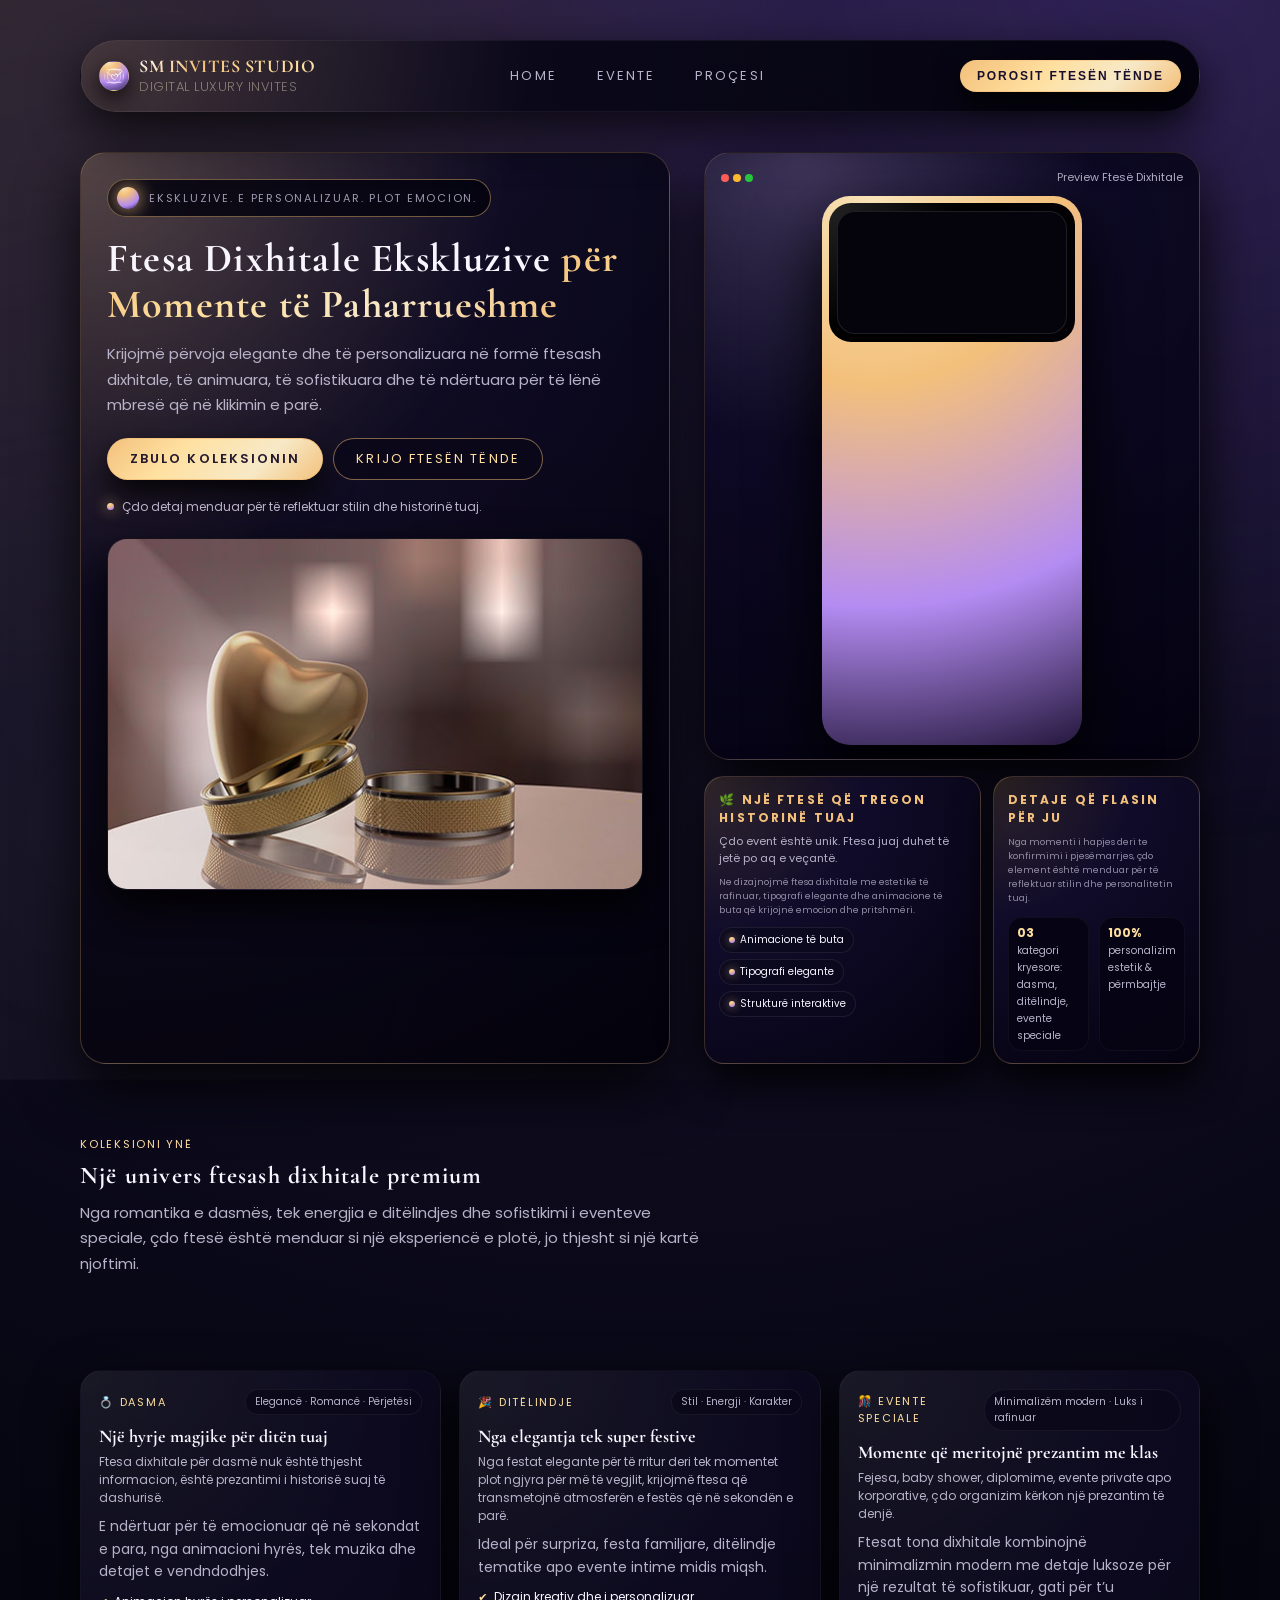
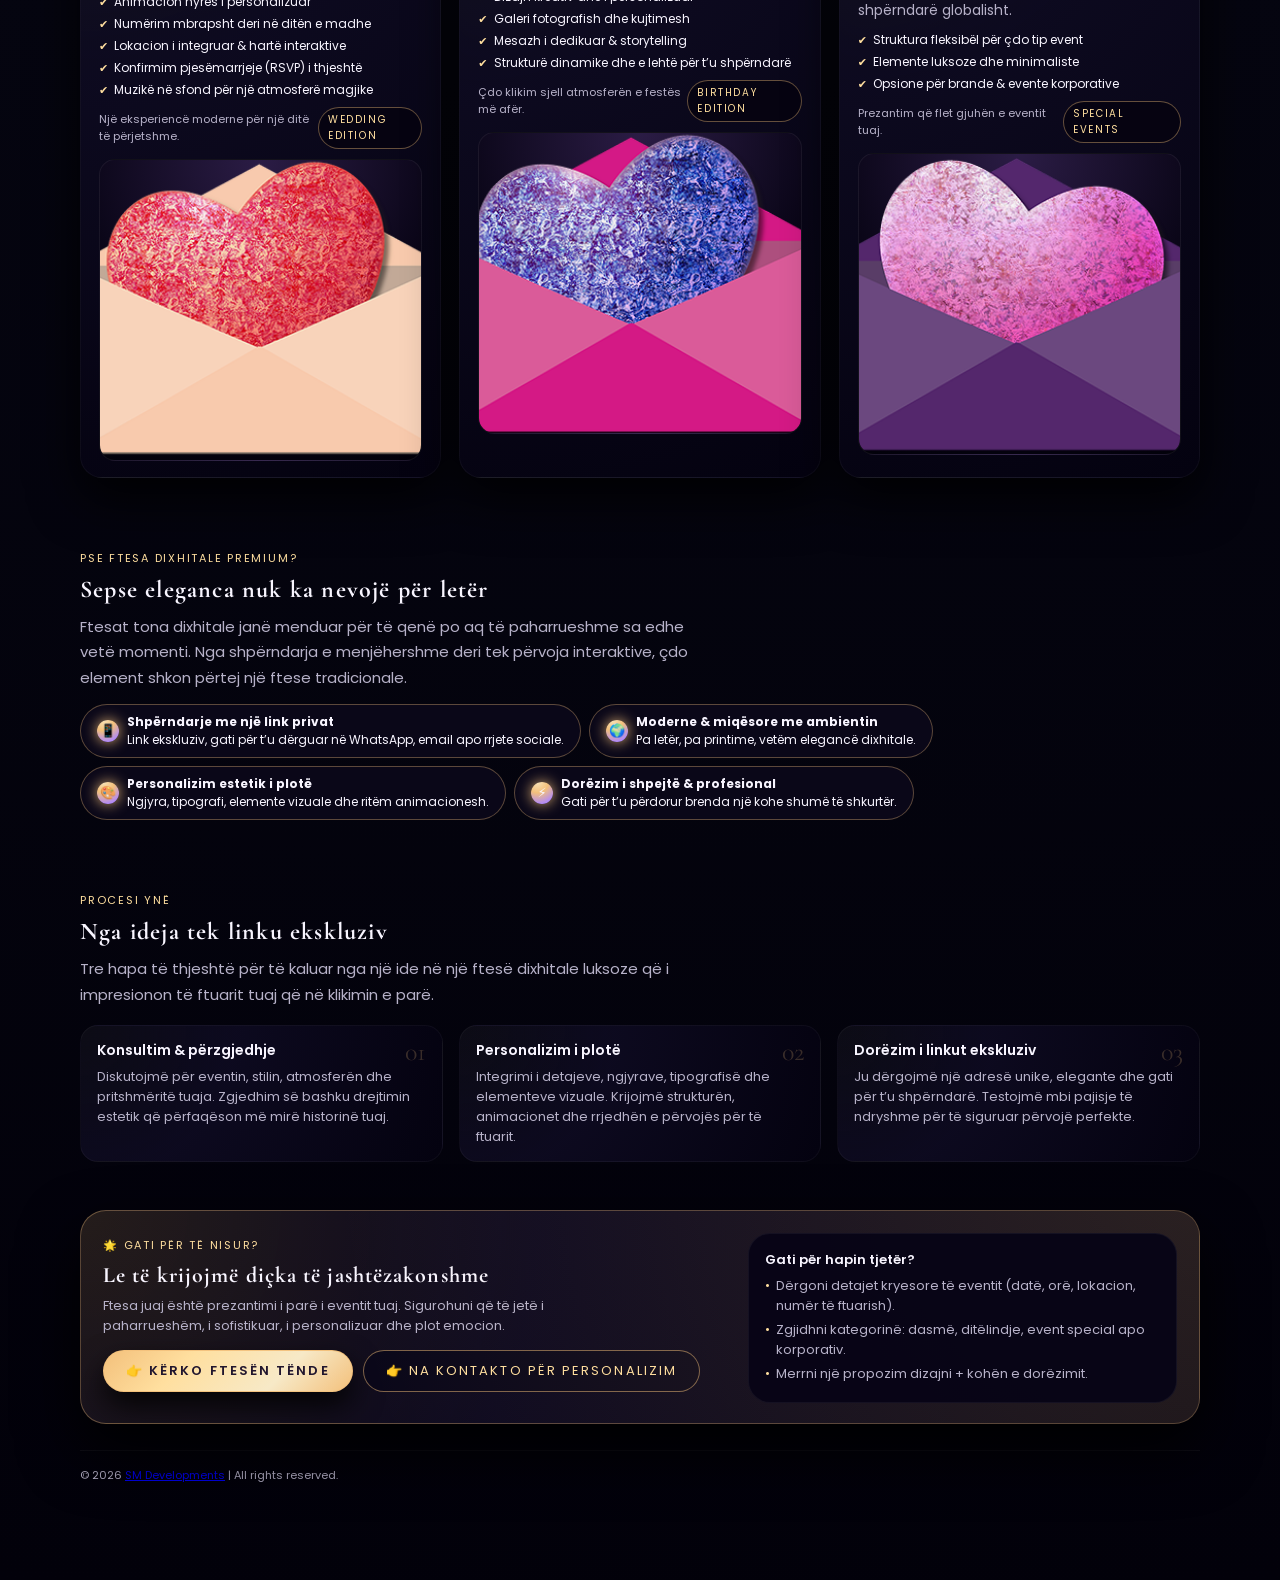
==== index.html @ 47d023ff "first commit" ====
<!DOCTYPE html>
<html lang="sq">
<head>
  <meta charset="UTF-8" />
  <title>Ftesa Dixhitale Ekskluzive për Dasma, Ditëlindje &amp; Evente | SM Invites Studio</title>
  <meta name="viewport" content="width=device-width, initial-scale=1" />
  <meta name="description" content="Ftesa dixhitale ekskluzive, elegante dhe të personalizuara për dasma, ditëlindje dhe evente speciale. Dizajn luksoz, animacione të buta dhe shpërndarje me një link privat." />
  <meta name="keywords" content="ftesa dixhitale, ftesa dixhitale dasme, ftesa online, wedding invitation digital, digital birthday invite, ftesa luksoze, Invites Studio, SM Developments" />
  <meta name="robots" content="index, follow" />
  <link rel="canonical" href="https://smdevs.al/invites" />
  <link rel="icon" type="image/png" href="assets/icon.png" />

  <!-- Open Graph / Facebook -->
  <meta property="og:type" content="website" />
  <meta property="og:title" content="Ftesa Dixhitale Ekskluzive për Momente të Paharrueshme" />
  <meta property="og:description" content="Krijojmë ftesa dixhitale luksoze dhe të personalizuara për dasma, ditëlindje dhe evente speciale, gati për t’u shpërndarë me një link." />
  <meta property="og:url" content="https://smdevs.al/invites" />
  <meta property="og:image" content="https://smdevs.al/invites/assets/wedding-ring.jpg" />

  <!-- Twitter Card -->
  <meta name="twitter:card" content="summary_large_image" />
  <meta name="twitter:title" content="Ftesa Dixhitale Ekskluzive | SM Invites Studio" />
  <meta name="twitter:description" content="Ftesa dixhitale premium për dasma, ditëlindje dhe evente speciale, me dizajn modern dhe animacione elegante." />
  <meta name="twitter:image" content="https://smdevs.al/invites/assets/wedding-ring.jpg" />
  <link rel="preconnect" href="https://fonts.googleapis.com" />
  <link rel="preconnect" href="https://fonts.gstatic.com" crossorigin />
  <link href="https://fonts.googleapis.com/css2?family=Poppins:wght@300;400;500;600&family=Cormorant+Garamond:wght@500;600&display=swap" rel="stylesheet" />
  <link rel="stylesheet" href="style.css" />

  <script type="application/ld+json">
  {
    "@context": "https://schema.org",
    "@type": "Service",
    "name": "SM Invites Studio - Ftesa Dixhitale",
    "description": "Krijim ftesash dixhitale ekskluzive dhe të personalizuara për dasma, ditëlindje dhe evente speciale.",
    "url": "https://smdevs.al/invites",
    "provider": {
      "@type": "Organization",
      "name": "SM Developments",
      "url": "https://smdevs.al",
      "logo": "https://smdevs.al/invites/assets/icon.png"
    },
    "areaServed": "AL",
    "inLanguage": "sq-AL",
    "serviceType": "Digital Invitation Design"
  }
  </script>
</head>
<body>
  <main>
    <!-- NAV -->
    <header class="nav">
      <div class="brand">
        <div class="brand-logo">
          <img src="assets/icon.png" alt="SM Invites Studio logo" class="brand-logo-image" />
        </div>
        <div>
          <div class="brand-text-main">SM INVITES STUDIO</div>
          <div class="brand-text-sub">Digital luxury invites</div>
        </div>
      </div>
      <nav class="nav-links">
        <a href="#hero">Home</a>
        <a href="#kategori">Evente</a>
        <a href="#procesi">Proçesi</a>
        <a href="#kontakt" class="nav-order">Porosit ftesën tënde</a>
      </nav>
      <button class="nav-cta" data-scroll="#kontakt">
        <span>Porosit ftesën tënde</span>
      </button>
      <button class="nav-toggle" aria-label="Hap menunë" aria-expanded="false">
        <span class="nav-toggle-line"></span>
        <span class="nav-toggle-line"></span>
      </button>
    </header>

    <!-- HERO -->
    <section class="hero-layout" id="hero">
      <div class="hero-card reveal">
        <div class="hero-tagline">
          <span>Ekskluzive. E personalizuar. Plot emocion.</span>
        </div>

        <h1 class="hero-heading">
          Ftesa Dixhitale Ekskluzive
          <span class="highlight">për Momente të Paharrueshme</span>
        </h1>

        <p class="hero-subtitle">
          Krijojmë përvoja elegante dhe të personalizuara në formë ftesash dixhitale, të animuara,
          të sofistikuara dhe të ndërtuara për të lënë mbresë që në klikimin e parë.
        </p>

        <div class="hero-cta-row">
          <a href="#koleksioni" class="btn-primary">
            <span>Zbulo koleksionin</span>
          </a>
          <a href="#kontakt" class="btn-ghost">
            <span>Krijo ftesën tënde</span>
          </a>
        </div>

        <div class="hero-note">
          <span class="hero-dot"></span>
          <span>Çdo detaj menduar për të reflektuar stilin dhe historinë tuaj.</span>
        </div>

        <div class="hero-image-wide">
          <img src="assets/wedding-ring.jpg" alt="Shembull ftesë dixhitale luksoze" />
        </div>
      </div>

      <div class="hero-showcase">
        <div class="hero-mockup reveal delay-1">
          <div class="hero-mockup-header">
            <div class="hero-mockup-dots">
              <span class="hero-mockup-dot"></span>
              <span class="hero-mockup-dot"></span>
              <span class="hero-mockup-dot"></span>
            </div>
            <span>Preview Ftesë Dixhitale</span>
          </div>

          <div class="hero-phone-frame">
            <div class="phone">
              <div class="phone-inner">
                <div class="phone-screen">
                  <!-- Vetëm video preview e ftesës, pa shtresa sipër -->
                  <video class="phone-video" src="assets/video-preview.mp4" autoplay muted loop playsinline></video>
                </div>
              </div>
            </div>
          </div>
        </div>

        <div class="hero-floating">
          <div class="floating-card reveal delay-2">
            <h3>🌿 NJË FTESË QË TREGON HISTORINË TUAJ</h3>
            <p>
              Çdo event është unik. Ftesa juaj duhet të jetë po aq e veçantë.
            </p>
            <small>
              Ne dizajnojmë ftesa dixhitale me estetikë të rafinuar, tipografi elegante dhe
              animacione të buta që krijojnë emocion dhe pritshmëri.
            </small>
            <div class="floating-pills">
              <span class="pill">
                <span class="pill-dot"></span>
                Animacione të buta
              </span>
              <span class="pill">
                <span class="pill-dot"></span>
                Tipografi elegante
              </span>
              <span class="pill">
                <span class="pill-dot"></span>
                Strukturë interaktive
              </span>
            </div>
          </div>

          <div class="floating-card reveal delay-3">
            <h3>Detaje që flasin për ju</h3>
            <small>
              Nga momenti i hapjes deri te konfirmimi i pjesëmarrjes, çdo element është menduar
              për të reflektuar stilin dhe personalitetin tuaj.
            </small>
            <div class="metrics-row">
              <div class="metric">
                <strong>03</strong>
                <span>kategori kryesore: dasma, ditëlindje, evente speciale</span>
              </div>
              <div class="metric">
                <strong>100%</strong>
                <span>personalizim estetik &amp; përmbajtje</span>
              </div>
            </div>
          </div>
        </div>
      </div>
    </section>

    <!-- KOLEKSIONI / PERGJITHSHME -->
    <section id="koleksioni" class="reveal">
      <div class="section-label">Koleksioni ynë</div>
      <h2 class="section-title">Një univers ftesash dixhitale premium</h2>
      <p class="section-intro">
        Nga romantika e dasmës, tek energjia e ditëlindjes dhe sofistikimi i eventeve speciale,
        çdo ftesë është menduar si një eksperiencë e plotë, jo thjesht si një kartë njoftimi.
      </p>
    </section>

    <!-- DASMA / DITELINDJE / EVENTE -->
    <section id="kategori" class="reveal">
      <div class="grid-3">
        <!-- DASMA -->
        <article class="card reveal delay-1" id="dasma">
          <div class="card-header">
            <span class="card-label">💍 Dasma</span>
            <span class="card-tag">Elegancë · Romancë · Përjetësi</span>
          </div>
          <h3 class="card-title">Një hyrje magjike për ditën tuaj</h3>
          <p class="card-subtitle">
            Ftesa dixhitale për dasmë nuk është thjesht informacion, është prezantimi i historisë suaj të dashurisë.
          </p>
          <p class="card-body">
            E ndërtuar për të emocionuar që në sekondat e para, nga animacioni hyrës, tek muzika dhe
            detajet e vendndodhjes.
          </p>
          <ul class="card-list">
            <li>Animacion hyrës i personalizuar</li>
            <li>Numërim mbrapsht deri në ditën e madhe</li>
            <li>Lokacion i integruar &amp; hartë interaktive</li>
            <li>Konfirmim pjesëmarrjeje (RSVP) i thjeshtë</li>
            <li>Muzikë në sfond për një atmosferë magjike</li>
          </ul>
          <div class="card-footer">
            <span>Një eksperiencë moderne për një ditë të përjetshme.</span>
            <span class="card-badge">Wedding Edition</span>
          </div>
          <div class="card-image">
            <!-- Zëvendëso me imazh dasme -->
            <img src="assets/love1.png" alt="Ftesë dixhitale dasme" />
          </div>
        </article>

        <!-- DITELINDJE -->
        <article class="card reveal delay-2" id="ditelindje">
          <div class="card-header">
            <span class="card-label">🎉 Ditëlindje</span>
            <span class="card-tag">Stil · Energji · Karakter</span>
          </div>
          <h3 class="card-title">Nga elegantja tek super festive</h3>
          <p class="card-subtitle">
            Nga festat elegante për të rritur deri tek momentet plot ngjyra për më të vegjlit,
            krijojmë ftesa që transmetojnë atmosferën e festës që në sekondën e parë.
          </p>
          <p class="card-body">
            Ideal për surpriza, festa familjare, ditëlindje tematike apo evente intime midis miqsh.
          </p>
          <ul class="card-list">
            <li>Dizajn kreativ dhe i personalizuar</li>
            <li>Galeri fotografish dhe kujtimesh</li>
            <li>Mesazh i dedikuar &amp; storytelling</li>
            <li>Strukturë dinamike dhe e lehtë për t’u shpërndarë</li>
          </ul>
          <div class="card-footer">
            <span>Çdo klikim sjell atmosferën e festës më afër.</span>
            <span class="card-badge">Birthday Edition</span>
          </div>
          <div class="card-image">
            <!-- Zëvendëso me imazh ditëlindjeje -->
            <img src="assets/birthday1.png" alt="Ftesë dixhitale ditëlindjeje" />
          </div>
        </article>

        <!-- EVENTE SPECIALE -->
        <article class="card reveal delay-3" id="evente">
          <div class="card-header">
            <span class="card-label">🎊 Evente speciale</span>
            <span class="card-tag">Minimalizëm modern · Luks i rafinuar</span>
          </div>
          <h3 class="card-title">Momente që meritojnë prezantim me klas</h3>
          <p class="card-subtitle">
            Fejesa, baby shower, diplomime, evente private apo korporative, çdo organizim kërkon një prezantim të denjë.
          </p>
          <p class="card-body">
            Ftesat tona dixhitale kombinojnë minimalizmin modern me detaje luksoze për një rezultat të sofistikuar,
            gati për t’u shpërndarë globalisht.
          </p>
          <ul class="card-list">
            <li>Struktura fleksibël për çdo tip event</li>
            <li>Elemente luksoze dhe minimaliste</li>
            <li>Opsione për brande &amp; evente korporative</li>
          </ul>
          <div class="card-footer">
            <span>Prezantim që flet gjuhën e eventit tuaj.</span>
            <span class="card-badge">Special Events</span>
          </div>
          <div class="card-image">
            <!-- Zëvendëso me imazh eventi -->
            <img src="assets/events1.png" alt="Ftesë dixhitale eventesh speciale" />
          </div>
        </article>
      </div>
    </section>

    <!-- PSE FTESA DIXHITALE PREMIUM -->
    <section class="reveal">
      <div class="section-label">Pse ftesa dixhitale premium?</div>
      <h2 class="section-title">Sepse eleganca nuk ka nevojë për letër</h2>
        <p class="section-intro">
          Ftesat tona dixhitale janë menduar për të qenë po aq të paharrueshme sa edhe vetë momenti.
          Nga shpërndarja e menjëhershme deri tek përvoja interaktive, çdo element shkon përtej një ftese tradicionale.
        </p>

      <div class="pill-row">
        <div class="pill-large">
          <div class="pill-large-icon">📱</div>
          <div>
            <strong>Shpërndarje me një link privat</strong><br />
            Link ekskluziv, gati për t’u dërguar në WhatsApp, email apo rrjete sociale.
          </div>
        </div>
        <div class="pill-large">
          <div class="pill-large-icon">🌍</div>
          <div>
            <strong>Moderne &amp; miqësore me ambientin</strong><br />
            Pa letër, pa printime, vetëm elegancë dixhitale.
          </div>
        </div>
        <div class="pill-large">
          <div class="pill-large-icon">🎨</div>
          <div>
            <strong>Personalizim estetik i plotë</strong><br />
            Ngjyra, tipografi, elemente vizuale dhe ritëm animacionesh.
          </div>
        </div>
        <div class="pill-large">
          <div class="pill-large-icon">⚡</div>
          <div>
            <strong>Dorëzim i shpejtë &amp; profesional</strong><br />
            Gati për t’u përdorur brenda një kohe shumë të shkurtër.
          </div>
        </div>
      </div>
    </section>

    <!-- PROCESI -->
    <section id="procesi" class="reveal">
      <div class="section-label">Procesi ynë</div>
      <h2 class="section-title">Nga ideja tek linku ekskluziv</h2>
        <p class="section-intro">
          Tre hapa të thjeshtë për të kaluar nga një ide në një ftesë dixhitale luksoze që i impresionon të ftuarit tuaj
          që në klikimin e parë.
        </p>

      <div class="steps">
        <div class="step">
          <div class="step-number">01</div>
          <div class="step-title">Konsultim &amp; përzgjedhje</div>
          <p>
            Diskutojmë për eventin, stilin, atmosferën dhe pritshmëritë tuaja. Zgjedhim së bashku drejtimin
            estetik që përfaqëson më mirë historinë tuaj.
          </p>
        </div>

        <div class="step">
          <div class="step-number">02</div>
          <div class="step-title">Personalizim i plotë</div>
          <p>
            Integrimi i detajeve, ngjyrave, tipografisë dhe elementeve vizuale. Krijojmë strukturën, animacionet
            dhe rrjedhën e përvojës për të ftuarit.
          </p>
        </div>

        <div class="step">
          <div class="step-number">03</div>
          <div class="step-title">Dorëzim i linkut ekskluziv</div>
          <p>
            Ju dërgojmë një adresë unike, elegante dhe gati për t’u shpërndarë. Testojmë mbi pajisje të ndryshme
            për të siguruar përvojë perfekte.
          </p>
        </div>
      </div>
    </section>

    <!-- FINAL CTA -->
    <section id="kontakt" class="cta-final reveal">
      <div>
        <div class="cta-eyebrow">🌟 Gati për të nisur?</div>
        <h2 class="cta-title">Le të krijojmë diçka të jashtëzakonshme</h2>
        <p class="cta-text">
          Ftesa juaj është prezantimi i parë i eventit tuaj. Sigurohuni që të jetë i paharrueshëm,
          i sofistikuar, i personalizuar dhe plot emocion.
        </p>

        <div class="cta-buttons">
          <a class="btn-primary" id="cta-request" href="tel:+355693162052">
            👉 Kërko ftesën tënde
          </a>
          <a class="btn-ghost" id="cta-contact" href="mailto:info@smdevs.al">
            👉 Na kontakto për personalizim
          </a>
        </div>

        <p class="cta-note"></p>
      </div>

      <aside class="cta-badge">
        <div class="cta-badge-title">Gati për hapin tjetër?</div>
        <ul class="cta-badge-points">
          <li>Dërgoni detajet kryesore të eventit (datë, orë, lokacion, numër të ftuarish).</li>
          <li>Zgjidhni kategorinë: dasmë, ditëlindje, event special apo korporativ.</li>
          <li>Merrni një propozim dizajni + kohën e dorëzimit.</li>
        </ul>
      </aside>
    </section>

    <footer>
      <span>© <span id="year"></span> <a href="https://smdevs.al" target="_blank" rel="noopener noreferrer">SM Developments</a> | All rights reserved.</span>
    </footer>
  </main>

  <script src="script.js"></script>
</body>
</html>
---- style.css ----
:root {
  --bg-dark: #050510;
  --bg-darker: #02010a;
  --accent: #f3c07b;
  --accent-soft: rgba(243, 192, 123, 0.15);
  --accent-strong: #ffdf9f;
  --text-main: #f8f5ff;
  --text-muted: #b7b2c9;
  --card-bg: rgba(14, 11, 30, 0.88);
  --border-soft: rgba(255, 255, 255, 0.05);
  --shadow-soft: 0 24px 60px rgba(0, 0, 0, 0.85);
  --radius-xl: 26px;
  --radius-full: 999px;
  --blur-glass: 22px;
  --transition-fast: 180ms ease-out;
  --transition-med: 260ms ease;
  --font-display: "Cormorant Garamond", "Times New Roman", serif;
  --font-body: "Poppins", system-ui, -apple-system, BlinkMacSystemFont, "Segoe UI", sans-serif;
}

* {
  box-sizing: border-box;
  margin: 0;
  padding: 0;
}

body {
  font-family: var(--font-body);
  background: radial-gradient(circle at top, #1d1636 0, #050510 52%, #02010a 100%);
  color: var(--text-main);
  -webkit-font-smoothing: antialiased;
  font-size: 16px;
  min-height: 100vh;
  overflow-x: hidden;
}

body::before {
  content: "";
  position: fixed;
  inset: -20%;
  background:
    radial-gradient(circle at 10% 0%, rgba(243, 192, 123, 0.18) 0, transparent 45%),
    radial-gradient(circle at 80% 10%, rgba(156, 108, 255, 0.23) 0, transparent 50%),
    radial-gradient(circle at 20% 80%, rgba(255, 255, 255, 0.06) 0, transparent 52%);
  opacity: 0.9;
  z-index: -2;
  filter: blur(1px);
}

body::after {
  content: "";
  position: fixed;
  inset: 0;
  background-image: radial-gradient(circle at 0 0, rgba(255, 255, 255, 0.1) 0, transparent 60%);
  opacity: 0.18;
  mix-blend-mode: soft-light;
  pointer-events: none;
  z-index: -1;
}

main {
  width: 100%;
  max-width: none;
  margin: 0;
  padding: 28px 40px 88px;
}

@media (min-width: 900px) {
  main {
    padding: 40px 80px 96px;
  }
}

/* NAVBAR */
.nav {
  display: flex;
  align-items: center;
  justify-content: space-between;
  gap: 16px;
  padding: 14px 18px;
  border-radius: 999px;
  border: 1px solid var(--border-soft);
  background: radial-gradient(circle at top left, rgba(243, 192, 123, 0.12) 0, rgba(10, 8, 24, 0.96) 40%, rgba(4, 3, 14, 0.98) 100%);
  backdrop-filter: blur(20px);
  box-shadow: 0 18px 50px rgba(0, 0, 0, 0.75);
  position: sticky;
  top: 16px;
  z-index: 40;
}

.brand {
  display: flex;
  align-items: center;
  gap: 10px;
}

.brand-logo {
  width: 30px;
  height: 30px;
  border-radius: 999px;
  border: 1px solid rgba(255, 255, 255, 0.1);
  background: radial-gradient(circle at 30% 0, #f8e3b8 0, #f3c07b 24%, #b48cf2 60%, #281a4c 100%);
  box-shadow: 0 8px 22px rgba(0, 0, 0, 0.8);
  position: relative;
  overflow: hidden;
}

.brand-logo-image {
  width: 70%;
  height: 70%;
  object-fit: contain;
  display: block;
  margin: 15% auto 0 auto;
  border-radius: 999px;
  position: relative;
  z-index: 1;
}

.brand-logo::after {
  content: "";
  position: absolute;
  inset: 22% 24%;
  border-radius: inherit;
  border: 1px solid rgba(255, 255, 255, 0.45);
  opacity: 0.9;
}

.brand-text-main {
  font-family: var(--font-display);
  font-size: 18px;
  font-weight: 800;
  letter-spacing: 0.03em;
  text-transform: uppercase;
  white-space: nowrap;
  background: linear-gradient(135deg, #ffffff 0, #f3c07b 35%, #ffdf9f 70%);
  -webkit-background-clip: text;
  color: transparent;
}

.brand-text-sub {
  font-size: 13px;
  font-weight: 300;
  color: rgba(247, 233, 199, 0.45);
  text-transform: uppercase;
  letter-spacing: 0.04em;
}

.nav-links {
  display: flex;
  align-items: center;
  gap: 14px;
  font-size: 13px;
  text-transform: uppercase;
  letter-spacing: 0.16em;
}

.nav-links .nav-order {
  display: none;
}

.nav-links a {
  color: var(--text-muted);
  text-decoration: none;
  padding: 6px 12px;
  border-radius: 999px;
  border: 1px solid transparent;
  transition: color var(--transition-fast), border-color var(--transition-fast), background var(--transition-fast), transform 140ms ease-out;
  cursor: pointer;
}

.nav-links a:hover {
  color: var(--text-main);
  border-color: rgba(243, 192, 123, 0.4);
  background: rgba(255, 255, 255, 0.02);
  transform: translateY(-1px);
}

.nav-cta {
  padding: 8px 16px;
  border-radius: 999px;
  border: 1px solid rgba(243, 192, 123, 0.54);
  background: linear-gradient(135deg, #f3c07b 0, #ffdf9f 38%, #f7e9c7 70%, #f3c07b 100%);
  color: #1a102e;
  font-size: 12px;
  font-weight: 600;
  letter-spacing: 0.16em;
  text-transform: uppercase;
  box-shadow: 0 12px 28px rgba(0, 0, 0, 0.85);
  position: relative;
  overflow: hidden;
}

.nav-cta span {
  position: relative;
  z-index: 1;
}

.nav-cta::after {
  content: "";
  position: absolute;
  inset: -40%;
  background: radial-gradient(circle at 0 0, rgba(255, 255, 255, 0.72) 0, transparent 60%);
  opacity: 0;
  transition: opacity 260ms ease-out;
}

.nav-cta:hover::after {
  opacity: 1;
}

.nav-toggle {
  display: none;
  width: 32px;
  height: 32px;
  border-radius: 999px;
  border: 1px solid rgba(255, 255, 255, 0.14);
  background: rgba(7, 4, 18, 0.95);
  display: none;
  align-items: center;
  justify-content: center;
  gap: 4px;
  flex-direction: column;
  cursor: pointer;
  padding: 0;
}

.nav-toggle-line {
  width: 16px;
  height: 2px;
  border-radius: 999px;
  background: rgba(255, 255, 255, 0.8);
}

@media (max-width: 768px) {
  .nav {
    padding-inline: 14px;
  }

  .brand-text-main {
    font-size: 14px;
    letter-spacing: 0.18em;
  }

  .brand-text-sub {
    font-size: 11px;
  }

  .nav-cta {
    display: none;
  }

  .nav-toggle {
    display: inline-flex;
  }

  .nav-links {
    position: absolute;
    right: 18px;
    top: calc(100% + 10px);
    flex-direction: column;
    align-items: flex-start;
    gap: 8px;
    padding: 10px 12px;
    border-radius: 16px;
    background: rgba(7, 4, 18, 0.97);
    border: 1px solid rgba(255, 255, 255, 0.08);
    box-shadow: 0 16px 40px rgba(0, 0, 0, 0.85);
    display: none;
    z-index: 50;
  }

  .nav-links .nav-order {
    display: block;
  }

  .nav.nav-open .nav-links {
    display: flex;
  }
}

/* LAYOUT */
.hero-layout {
  display: grid;
  grid-template-columns: minmax(0, 1.25fr) minmax(0, 1.05fr);
  gap: 34px;
  align-items: stretch;
  margin-top: 32px;
}

@media (max-width: 900px) {
  .hero-layout {
    grid-template-columns: minmax(0, 1fr);
  }
}

/* HERO LEFT */
.hero-card {
  border-radius: var(--radius-xl);
  padding: 26px 26px 26px;
  background: radial-gradient(circle at top left, rgba(243, 192, 123, 0.16) 0, rgba(13, 10, 32, 0.96) 40%, rgba(3, 2, 12, 0.98) 100%);
  border: 1px solid rgba(243, 192, 123, 0.26);
  box-shadow: var(--shadow-soft);
  backdrop-filter: blur(var(--blur-glass));
  position: relative;
  overflow: hidden;
  isolation: isolate;
}

.hero-card::before {
  content: "";
  position: absolute;
  inset: -40%;
  background:
    radial-gradient(circle at 30% 0%, rgba(255, 255, 255, 0.08) 0, transparent 50%),
    radial-gradient(circle at 0% 70%, rgba(243, 192, 123, 0.16) 0, transparent 55%);
  mix-blend-mode: soft-light;
  opacity: 0.85;
  pointer-events: none;
}

.hero-tagline {
  display: inline-flex;
  align-items: center;
  gap: 10px;
  padding: 7px 13px 7px 9px;
  border-radius: 999px;
  background: rgba(5, 4, 16, 0.86);
  border: 1px solid rgba(243, 192, 123, 0.45);
  color: var(--text-muted);
  font-size: 11px;
  letter-spacing: 0.16em;
  text-transform: uppercase;
  position: relative;
  overflow: hidden;
}

.hero-tagline::before {
  content: "";
  width: 22px;
  height: 22px;
  border-radius: 999px;
  background: radial-gradient(circle at 30% 0, #f8e3b8 0, #f3c07b 30%, #b48cf2 70%, #281a4c 100%);
  flex-shrink: 0;
  box-shadow: 0 0 18px rgba(243, 192, 123, 0.9);
}

.hero-tagline span {
  opacity: 0.86;
}

.hero-heading {
  margin-top: 18px;
  font-family: var(--font-display);
  font-size: clamp(32px, 4vw, 40px);
  line-height: 1.15;
  letter-spacing: 0.03em;
}

.hero-heading span.highlight {
  background: linear-gradient(135deg, #f3c07b 0, #ffdf9f 32%, #f7e9c7 65%, #f3c07b 100%);
  -webkit-background-clip: text;
  color: transparent;
  position: relative;
  white-space: normal;
}

.hero-subtitle {
  margin-top: 14px;
  font-size: 15px;
  line-height: 1.7;
  color: var(--text-muted);
  max-width: 520px;
}

.hero-cta-row {
  display: flex;
  flex-wrap: wrap;
  gap: 10px;
  margin-top: 20px;
  align-items: center;
}

.btn-primary,
.btn-ghost {
  border-radius: var(--radius-full);
  padding: 10px 22px;
  font-size: 13px;
  letter-spacing: 0.16em;
  text-transform: uppercase;
  border: 1px solid transparent;
  cursor: pointer;
  display: inline-flex;
  align-items: center;
  gap: 8px;
  transition: transform 140ms ease-out, box-shadow var(--transition-fast), background var(--transition-fast), border-color var(--transition-fast), color var(--transition-fast);
  text-decoration: none;
}

.btn-primary {
  background: linear-gradient(135deg, #f3c07b 0, #ffdf9f 32%, #f7e9c7 70%, #f3c07b 100%);
  color: #21162e;
  box-shadow: 0 14px 30px rgba(0, 0, 0, 0.85);
  border-color: rgba(243, 192, 123, 0.9);
  font-weight: 600;
}

.btn-primary:hover {
  transform: translateY(-1px);
  box-shadow: 0 18px 40px rgba(0, 0, 0, 0.95);
}

.btn-ghost {
  color: var(--accent-strong);
  border-color: rgba(243, 192, 123, 0.5);
  background: rgba(11, 8, 26, 0.96);
}

.btn-ghost:hover {
  background: rgba(18, 13, 40, 0.98);
  transform: translateY(-1px);
}

.hero-note {
  margin-top: 18px;
  font-size: 12px;
  color: var(--text-muted);
  display: flex;
  align-items: center;
  gap: 8px;
}

.hero-dot {
  width: 7px;
  height: 7px;
  border-radius: 999px;
  background: radial-gradient(circle at 30% 0, #f8e3b8 0, #f3c07b 40%, #b48cf2 80%);
  box-shadow: 0 0 14px rgba(243, 192, 123, 0.85);
  flex-shrink: 0;
}

.hero-stats {
  margin-top: 26px;
  display: grid;
  grid-template-columns: repeat(3, minmax(0, 1fr));
  gap: 18px;
}

.hero-stat {
  font-size: 12px;
  color: var(--text-muted);
}

.hero-stat strong {
  display: block;
  font-family: var(--font-display);
  font-size: 18px;
  color: var(--accent-strong);
  margin-bottom: 2px;
}

.hero-stat span {
  font-size: 11px;
}

.hero-image-wide {
  margin-top: 22px;
  border-radius: 20px;
  overflow: hidden;
  border: 1px solid rgba(255, 255, 255, 0.06);
  background: radial-gradient(circle at top, #2b1c45 0, #090516 55%, #02010a 100%);
  box-shadow: 0 18px 40px rgba(0, 0, 0, 0.9);
}

.hero-image-wide img {
  width: 100%;
  height: 350px;
  object-fit: cover;
  display: block;
  transform: scale(1.02);
}

/* HERO RIGHT - SHOWCASE */
.hero-showcase {
  position: relative;
  display: flex;
  flex-direction: column;
  gap: 16px;
}

.hero-mockup {
  border-radius: var(--radius-xl);
  background: radial-gradient(circle at 20% 0, rgba(255, 255, 255, 0.12) 0, rgba(13, 9, 36, 0.96) 40%, rgba(4, 2, 16, 0.98) 100%);
  border: 1px solid rgba(243, 192, 123, 0.16);
  padding: 16px 16px 14px;
  overflow: hidden;
  box-shadow: 0 26px 60px rgba(0, 0, 0, 0.95);
  position: relative;
  isolation: isolate;
}

.hero-mockup-header {
  display: flex;
  align-items: center;
  justify-content: space-between;
  margin-bottom: 10px;
  font-size: 11px;
  color: var(--text-muted);
}

.hero-mockup-dots {
  display: flex;
  gap: 4px;
}

.hero-mockup-dot {
  width: 8px;
  height: 8px;
  border-radius: 999px;
  background: rgba(255, 255, 255, 0.1);
}

.hero-mockup-dot:nth-child(1) { background: #ff5f57; }
.hero-mockup-dot:nth-child(2) { background: #febc2e; }
.hero-mockup-dot:nth-child(3) { background: #28c840; }

.hero-phone-frame {
  position: relative;
  margin-top: 4px;
  display: flex;
  justify-content: center;
}

.phone {
  width: min(260px, 80vw);
  aspect-ratio: 9 / 19;
  border-radius: 28px;
  padding: 7px;
  background: radial-gradient(circle at 20% 0, #f8e3b8 0, #f3c07b 32%, #b48cf2 70%, #24173c 100%);
  position: relative;
  box-shadow: 0 30px 70px rgba(0, 0, 0, 1);
}

.phone-inner {
  position: relative;
  inset: 0;
  border-radius: 22px;
  padding: 8px;
  background: radial-gradient(circle at 0 0, #222 0, #000 45%, #040206 100%);
  overflow: hidden;
}

.phone-screen {
  position: relative;
  width: 100%;
  height: 100%;
  border-radius: 18px;
  overflow: hidden;
  border: 1px solid rgba(255, 255, 255, 0.1);
  background: #05030b;
}

.phone-screen img,
.phone-screen video {
  width: 100%;
  height: 100%;
  object-fit: cover;
  opacity: 0.95;
  transform: scale(1.02);
}

.phone-overlay {
  position: absolute;
  inset: 0;
  background: linear-gradient(to top, rgba(3, 1, 8, 0.92) 4%, transparent 40%, transparent 70%, rgba(0, 0, 0, 0.6) 100%);
  display: flex;
  flex-direction: column;
  justify-content: space-between;
  padding: 12px 12px 14px;
}

.phone-badge {
  align-self: flex-start;
  padding: 4px 9px;
  border-radius: 999px;
  font-size: 9px;
  letter-spacing: 0.16em;
  text-transform: uppercase;
  background: rgba(0, 0, 0, 0.64);
  color: #f3c07b;
  border: 1px solid rgba(243, 192, 123, 0.6);
}

.phone-title {
  font-family: var(--font-display);
  font-size: 16px;
  letter-spacing: 0.12em;
  text-transform: uppercase;
  text-align: center;
  line-height: 1.6;
  margin-top: auto;
}

.phone-title span {
  display: block;
}

.phone-title span.sub {
  font-size: 11px;
  letter-spacing: 0.28em;
  color: #f8e3b8;
  opacity: 0.9;
}

.phone-footer {
  display: flex;
  align-items: center;
  justify-content: space-between;
  font-size: 9px;
  text-transform: uppercase;
  letter-spacing: 0.15em;
  color: rgba(255, 255, 255, 0.8);
}

.phone-countdown {
  display: inline-flex;
  gap: 5px;
  align-items: center;
  padding: 4px 7px;
  border-radius: 999px;
  background: rgba(0, 0, 0, 0.7);
}

.phone-countdown strong {
  color: #f3c07b;
}

.hero-floating {
  display: grid;
  grid-template-columns: minmax(0, 1.2fr) minmax(0, 0.9fr);
  gap: 12px;
}

@media (max-width: 900px) {
  .hero-floating {
    grid-template-columns: minmax(0, 1fr);
  }
}

.floating-card {
  border-radius: 20px;
  padding: 14px 14px 12px;
  background: radial-gradient(circle at 0 0, rgba(243, 192, 123, 0.14) 0, rgba(17, 12, 42, 0.96) 40%, rgba(4, 2, 16, 0.98) 100%);
  border: 1px solid rgba(243, 192, 123, 0.22);
  box-shadow: 0 18px 40px rgba(0, 0, 0, 0.9);
  font-size: 11px;
  color: var(--text-muted);
  display: flex;
  flex-direction: column;
  gap: 6px;
  position: relative;
  overflow: hidden;
}

.floating-card h3 {
  font-size: 12px;
  text-transform: uppercase;
  letter-spacing: 0.18em;
  color: #f3c07b;
}

.floating-pills {
  display: flex;
  flex-wrap: wrap;
  gap: 6px;
  margin-top: 4px;
}

.pill {
  padding: 4px 9px;
  border-radius: 999px;
  border: 1px solid rgba(255, 255, 255, 0.08);
  background: rgba(12, 9, 30, 0.9);
  font-size: 10px;
  color: var(--text-main);
  display: inline-flex;
  align-items: center;
  gap: 5px;
}

.pill-dot {
  width: 6px;
  height: 6px;
  border-radius: 999px;
  background: radial-gradient(circle at 30% 0, #f8e3b8 0, #f3c07b 40%, #b48cf2 80%);
  box-shadow: 0 0 10px rgba(243, 192, 123, 0.8);
}

.floating-card small {
  opacity: 0.78;
  margin-top: 2px;
}

.metrics-row {
  display: flex;
  gap: 10px;
  margin-top: 6px;
}

.metric {
  flex: 1;
  padding: 6px 8px;
  border-radius: 14px;
  background: rgba(7, 5, 20, 0.96);
  border: 1px solid rgba(255, 255, 255, 0.04);
}

.metric strong {
  display: block;
  font-size: 12px;
  color: var(--accent-strong);
}

.metric span {
  font-size: 10px;
  color: var(--text-muted);
}

/* SECTIONS */
section {
  margin-top: 56px;
  padding-top: 8px;
  padding-bottom: 8px;
}

.section-label {
  font-size: 11px;
  text-transform: uppercase;
  letter-spacing: 0.16em;
  color: var(--accent-strong);
  margin-bottom: 8px;
}

.section-title {
  font-family: var(--font-display);
  font-size: 24px;
  letter-spacing: 0.05em;
  margin-bottom: 10px;
}

.section-intro {
  font-size: 15px;
  color: var(--text-muted);
  max-width: 620px;
  line-height: 1.7;
}

/* GRID */
.grid-3 {
  display: grid;
  grid-template-columns: repeat(3, minmax(0, 1fr));
  gap: 18px;
  margin-top: 22px;
}

@media (max-width: 900px) {
  .grid-3 {
    grid-template-columns: minmax(0, 1fr);
  }
}

.card {
  border-radius: 22px;
  padding: 18px 18px 16px;
  background: radial-gradient(circle at 0 0, rgba(255, 255, 255, 0.07) 0, rgba(13, 10, 32, 0.96) 40%, rgba(4, 2, 16, 0.98) 100%);
  border: 1px solid rgba(255, 255, 255, 0.04);
  box-shadow: 0 20px 50px rgba(0, 0, 0, 0.9);
  position: relative;
  overflow: hidden;
}

.card-header {
  display: flex;
  align-items: center;
  justify-content: space-between;
  margin-bottom: 10px;
}

.card-label {
  font-size: 11px;
  letter-spacing: 0.16em;
  text-transform: uppercase;
  color: var(--accent-strong);
}

.card-tag {
  font-size: 10px;
  padding: 4px 9px;
  border-radius: 999px;
  background: rgba(11, 8, 26, 0.9);
  border: 1px solid rgba(255, 255, 255, 0.06);
  color: var(--text-muted);
}

.card-title {
  font-family: var(--font-display);
  font-size: 18px;
  margin-bottom: 6px;
}

.card-subtitle {
  font-size: 12px;
  color: var(--text-muted);
  margin-bottom: 8px;
}

.card-body {
  font-size: 14px;
  color: var(--text-muted);
  margin-bottom: 10px;
  line-height: 1.6;
}

.card-list {
  list-style: none;
  font-size: 12px;
  color: var(--text-main);
  margin-bottom: 8px;
}

.card-list li {
  display: flex;
  gap: 6px;
  align-items: flex-start;
  margin-bottom: 4px;
}

.card-list li::before {
  content: "✔";
  color: var(--accent-strong);
  font-size: 11px;
  margin-top: 1px;
}

.card-footer {
  display: flex;
  align-items: center;
  justify-content: space-between;
  font-size: 11px;
  color: var(--text-muted);
  margin-top: 6px;
}

.card-badge {
  padding: 4px 9px;
  border-radius: 999px;
  background: rgba(7, 4, 18, 0.94);
  border: 1px solid rgba(243, 192, 123, 0.4);
  font-size: 10px;
  color: var(--accent-strong);
  letter-spacing: 0.16em;
  text-transform: uppercase;
}

.card-image {
  width: 100%;
  border-radius: 16px;
  overflow: hidden;
  margin-top: 10px;
  border: 1px solid rgba(255, 255, 255, 0.06);
  background: radial-gradient(circle at top, #2b1c45 0, #090516 55%, #02010a 100%);
}

.card-image img {
  width: 100%;
  height: 300px;
  object-fit: cover;
  display: block;
  transform: scale(1.03);
  opacity: 0.98;
  transition: transform 260ms ease-out;
}

.card:hover .card-image img {
  transform: scale(1.07);
}

/* WHY PREMIUM */
.pill-row {
  display: flex;
  flex-wrap: wrap;
  gap: 8px;
  margin-top: 14px;
}

.pill-large {
  border-radius: 999px;
  padding: 8px 16px;
  font-size: 12px;
  border: 1px solid rgba(243, 192, 123, 0.35);
  background: rgba(11, 8, 25, 0.96);
  color: var(--text-main);
  display: inline-flex;
  align-items: center;
  gap: 8px;
}

.pill-large-icon {
  width: 22px;
  height: 22px;
  border-radius: 999px;
  background: radial-gradient(circle at 30% 0, #f8e3b8 0, #f3c07b 40%, #b48cf2 80%);
  display: inline-flex;
  align-items: center;
  justify-content: center;
  font-size: 13px;
  box-shadow: 0 0 14px rgba(243, 192, 123, 0.9);
}

/* PROCESS */
.steps {
  display: grid;
  grid-template-columns: repeat(3, minmax(0, 1fr));
  gap: 16px;
  margin-top: 18px;
}

@media (max-width: 900px) {
  .steps {
    grid-template-columns: minmax(0, 1fr);
  }
}

.step {
  border-radius: 18px;
  padding: 14px 16px;
  background: radial-gradient(circle at 0 0, rgba(255, 255, 255, 0.04) 0, rgba(13, 10, 32, 0.96) 40%, rgba(4, 2, 16, 0.98) 100%);
  border: 1px solid rgba(255, 255, 255, 0.04);
  font-size: 13px;
  color: var(--text-muted);
  position: relative;
  overflow: hidden;
}

.step-number {
  position: absolute;
  top: 10px;
  right: 16px;
  font-size: 26px;
  font-family: var(--font-display);
  color: rgba(243, 192, 123, 0.22);
}

.step-title {
  font-size: 14px;
  font-weight: 600;
  color: var(--text-main);
  margin-bottom: 6px;
}

/* FINAL CTA */
.cta-final {
  margin-top: 40px;
  border-radius: 26px;
  padding: 22px 22px 20px;
  background: radial-gradient(circle at 0 0, rgba(243, 192, 123, 0.14) 0, rgba(13, 9, 32, 0.97) 40%, rgba(4, 2, 16, 0.99) 100%);
  border: 1px solid rgba(243, 192, 123, 0.35);
  box-shadow: 0 26px 60px rgba(0, 0, 0, 0.95);
  display: grid;
  grid-template-columns: minmax(0, 1.6fr) minmax(0, 1.1fr);
  gap: 22px;
  align-items: center;
  position: relative;
  overflow: hidden;
}

@media (max-width: 900px) {
  .cta-final {
    grid-template-columns: minmax(0, 1fr);
  }
}

.cta-final::before {
  content: "";
  position: absolute;
  inset: -40%;
  background: radial-gradient(circle at 80% 0, rgba(243, 192, 123, 0.25) 0, transparent 55%);
  opacity: 0.7;
  pointer-events: none;
}

.cta-eyebrow {
  font-size: 11px;
  letter-spacing: 0.16em;
  text-transform: uppercase;
  color: var(--accent-strong);
  margin-bottom: 8px;
}

.cta-title {
  font-family: var(--font-display);
  font-size: 22px;
  letter-spacing: 0.05em;
  margin-bottom: 8px;
}

.cta-text {
  font-size: 13px;
  color: var(--text-muted);
  margin-bottom: 14px;
  max-width: 520px;
}

.cta-buttons {
  display: flex;
  flex-wrap: wrap;
  gap: 10px;
  align-items: center;
}

.cta-note {
  font-size: 11px;
  color: var(--text-muted);
  margin-top: 8px;
}

.cta-badge {
  align-self: stretch;
  border-radius: 22px;
  padding: 16px 16px 14px;
  background: rgba(8, 5, 22, 0.96);
  border: 1px solid rgba(255, 255, 255, 0.05);
  font-size: 12px;
  color: var(--text-muted);
  position: relative;
  overflow: hidden;
}

.cta-badge-title {
  font-size: 13px;
  font-weight: 600;
  color: var(--text-main);
  margin-bottom: 6px;
}

.cta-badge-points {
  list-style: none;
  font-size: 13px;
}

.cta-badge-points li {
  display: flex;
  gap: 6px;
  margin-bottom: 4px;
}

.cta-badge-points li::before {
  content: "•";
  color: var(--accent-strong);
  margin-top: 0;
}

/* FOOTER */
footer {
  margin-top: 26px;
  padding-top: 16px;
  border-top: 1px solid rgba(255, 255, 255, 0.05);
  font-size: 11px;
  color: var(--text-muted);
  display: flex;
  justify-content: space-between;
  gap: 10px;
  flex-wrap: wrap;
}

/* SCROLL REVEAL */
.reveal {
  opacity: 0;
  transform: translateY(26px);
  transition: opacity 650ms var(--transition-med), transform 650ms var(--transition-med);
}

.reveal.visible {
  opacity: 1;
  transform: translateY(0);
}

.reveal.delay-1 { transition-delay: 80ms; }
.reveal.delay-2 { transition-delay: 140ms; }
.reveal.delay-3 { transition-delay: 220ms; }
.reveal.delay-4 { transition-delay: 300ms; }

/* SMOOTH SCROLL */
html {
  scroll-behavior: smooth;
}
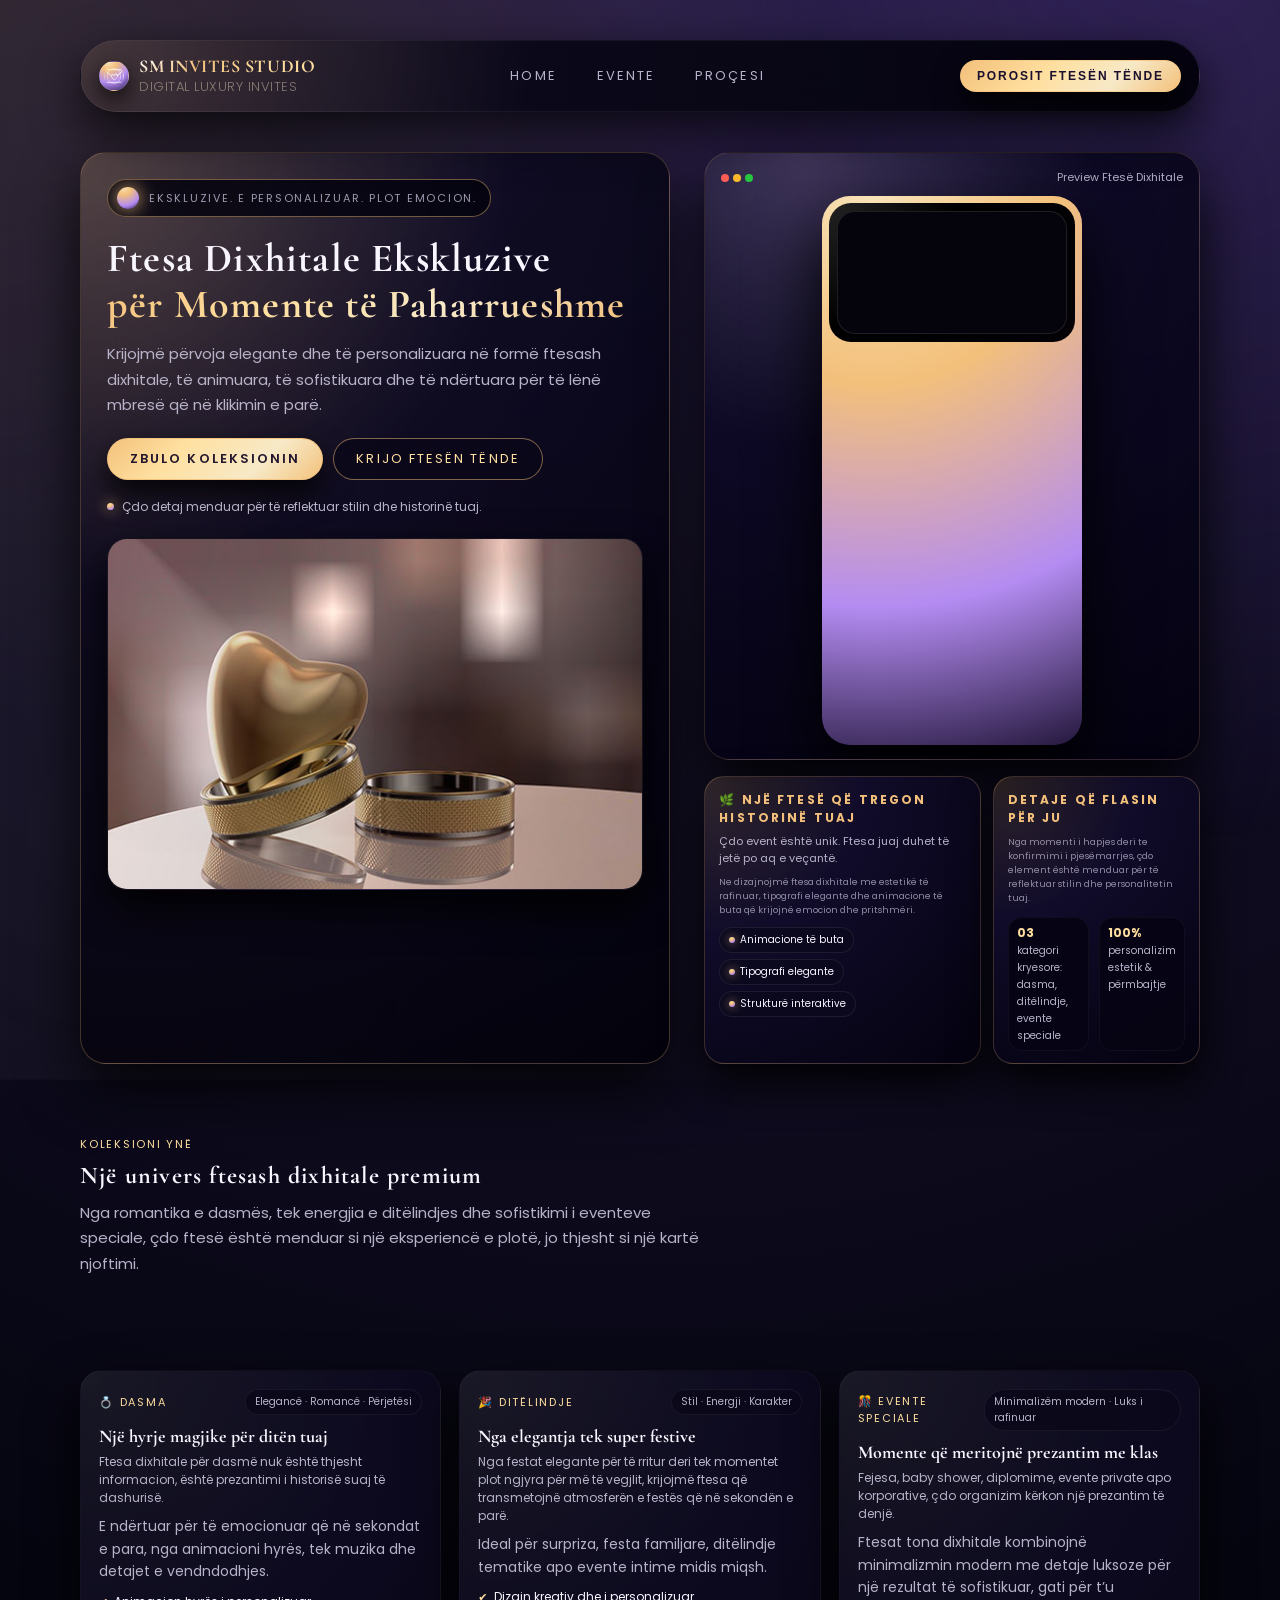
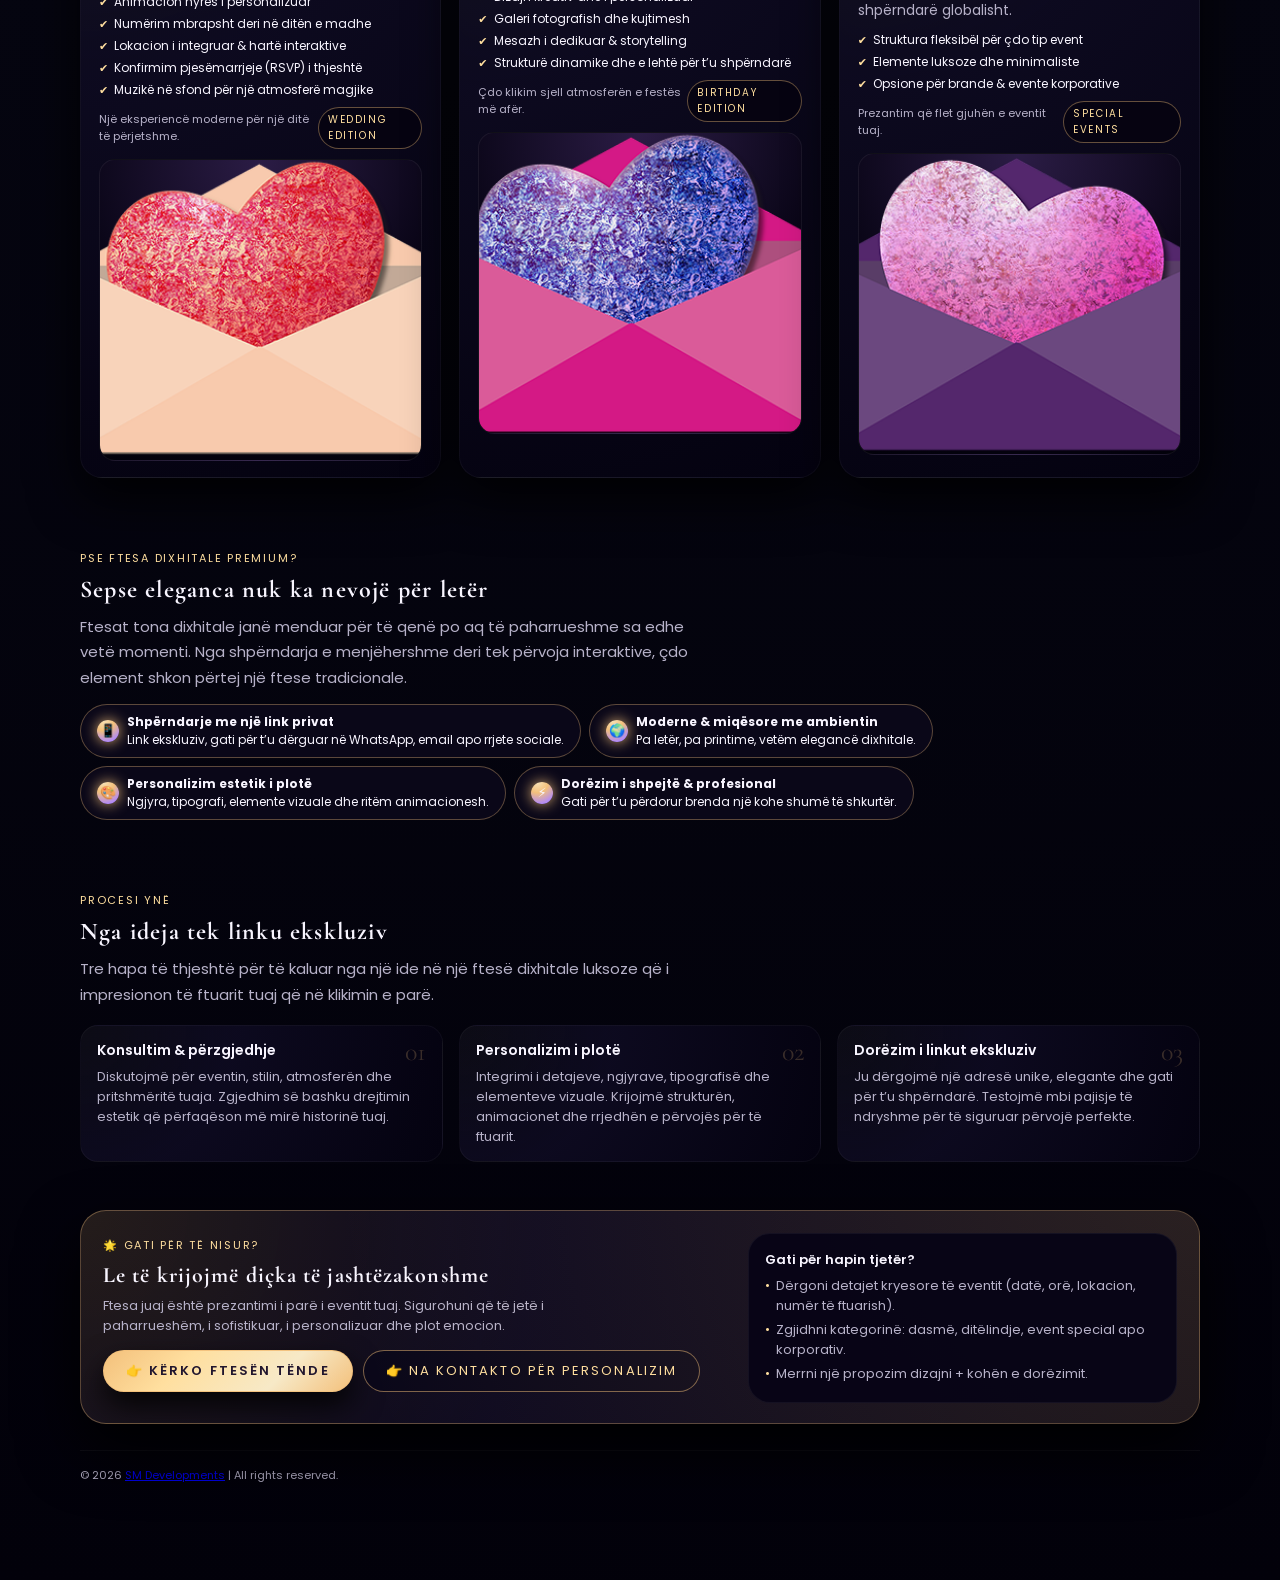
==== commit d678ec0e: "small change" ====
--- a/index.html
+++ b/index.html
@@ -82,7 +82,7 @@
         </div>
 
         <h1 class="hero-heading">
-          Ftesa Dixhitale Ekskluzive
+          Ftesa Dixhitale Ekskluzive <BR>
           <span class="highlight">për Momente të Paharrueshme</span>
         </h1>
 
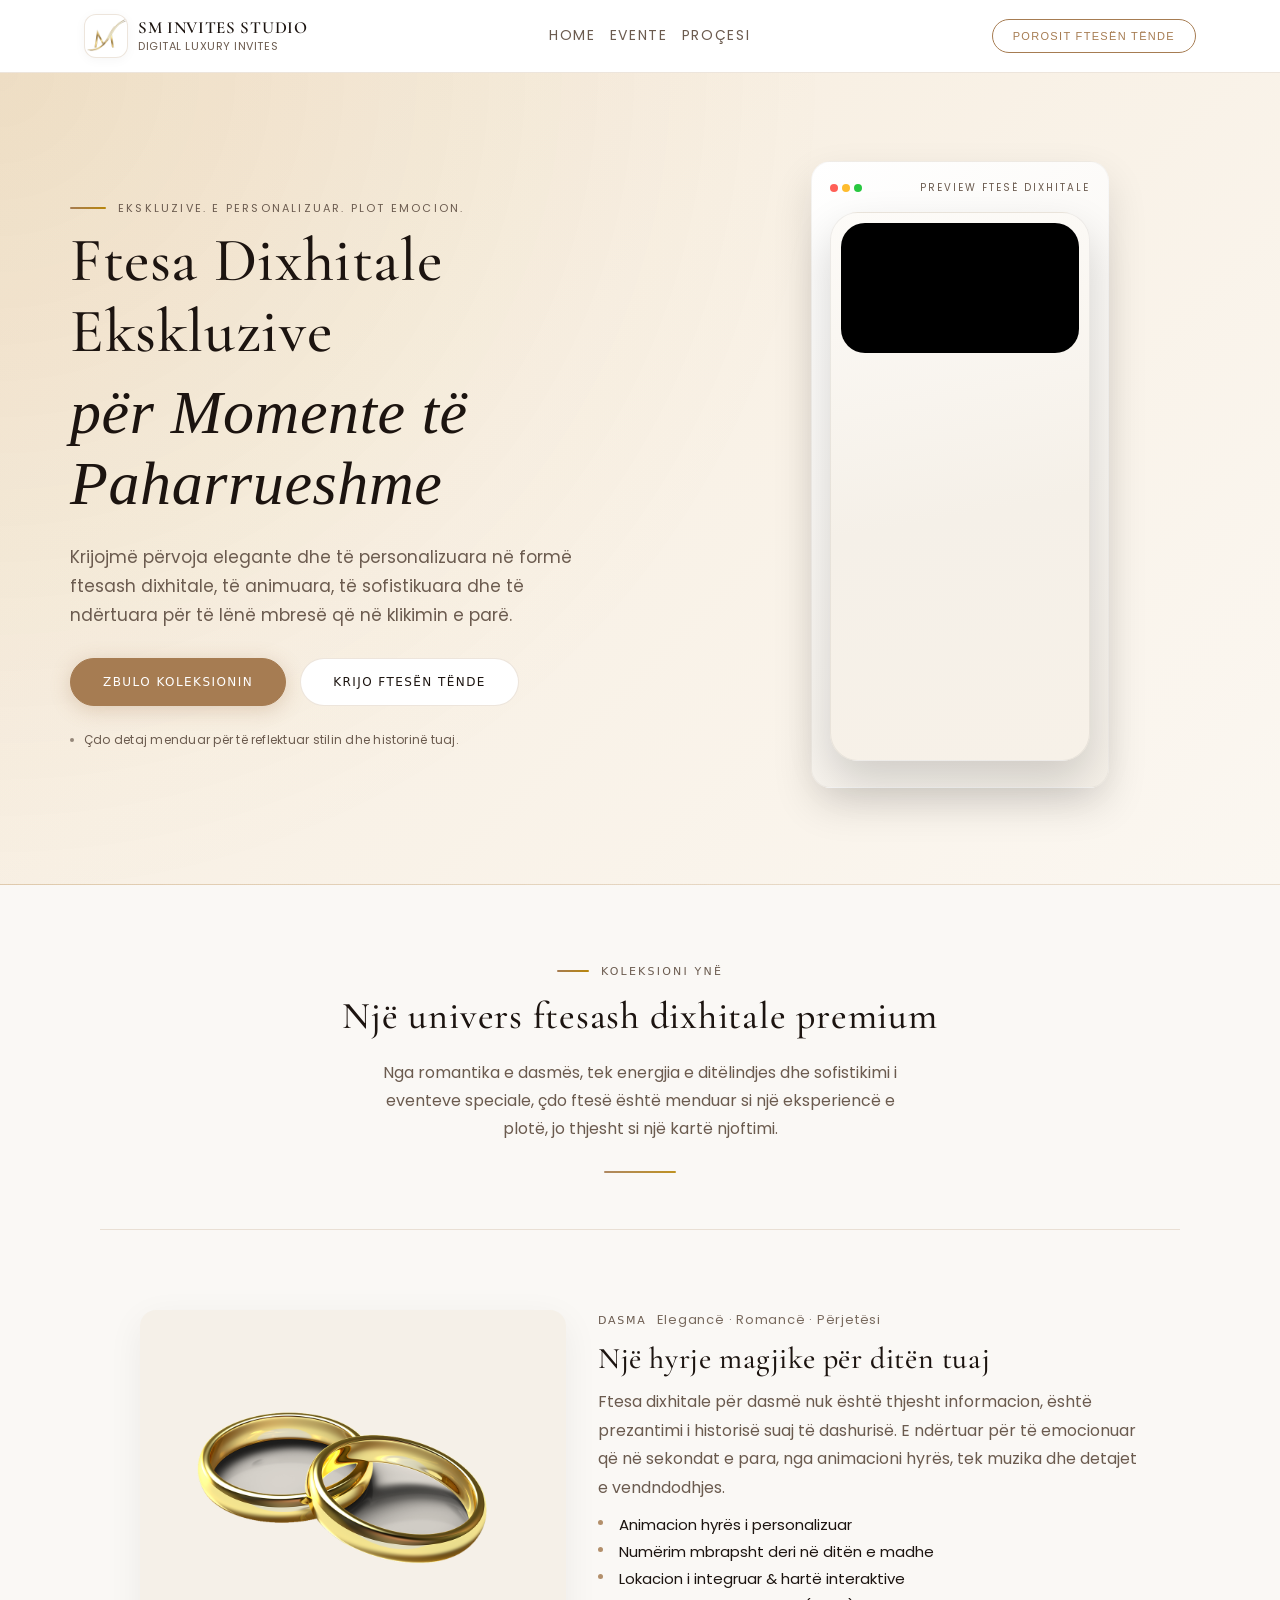
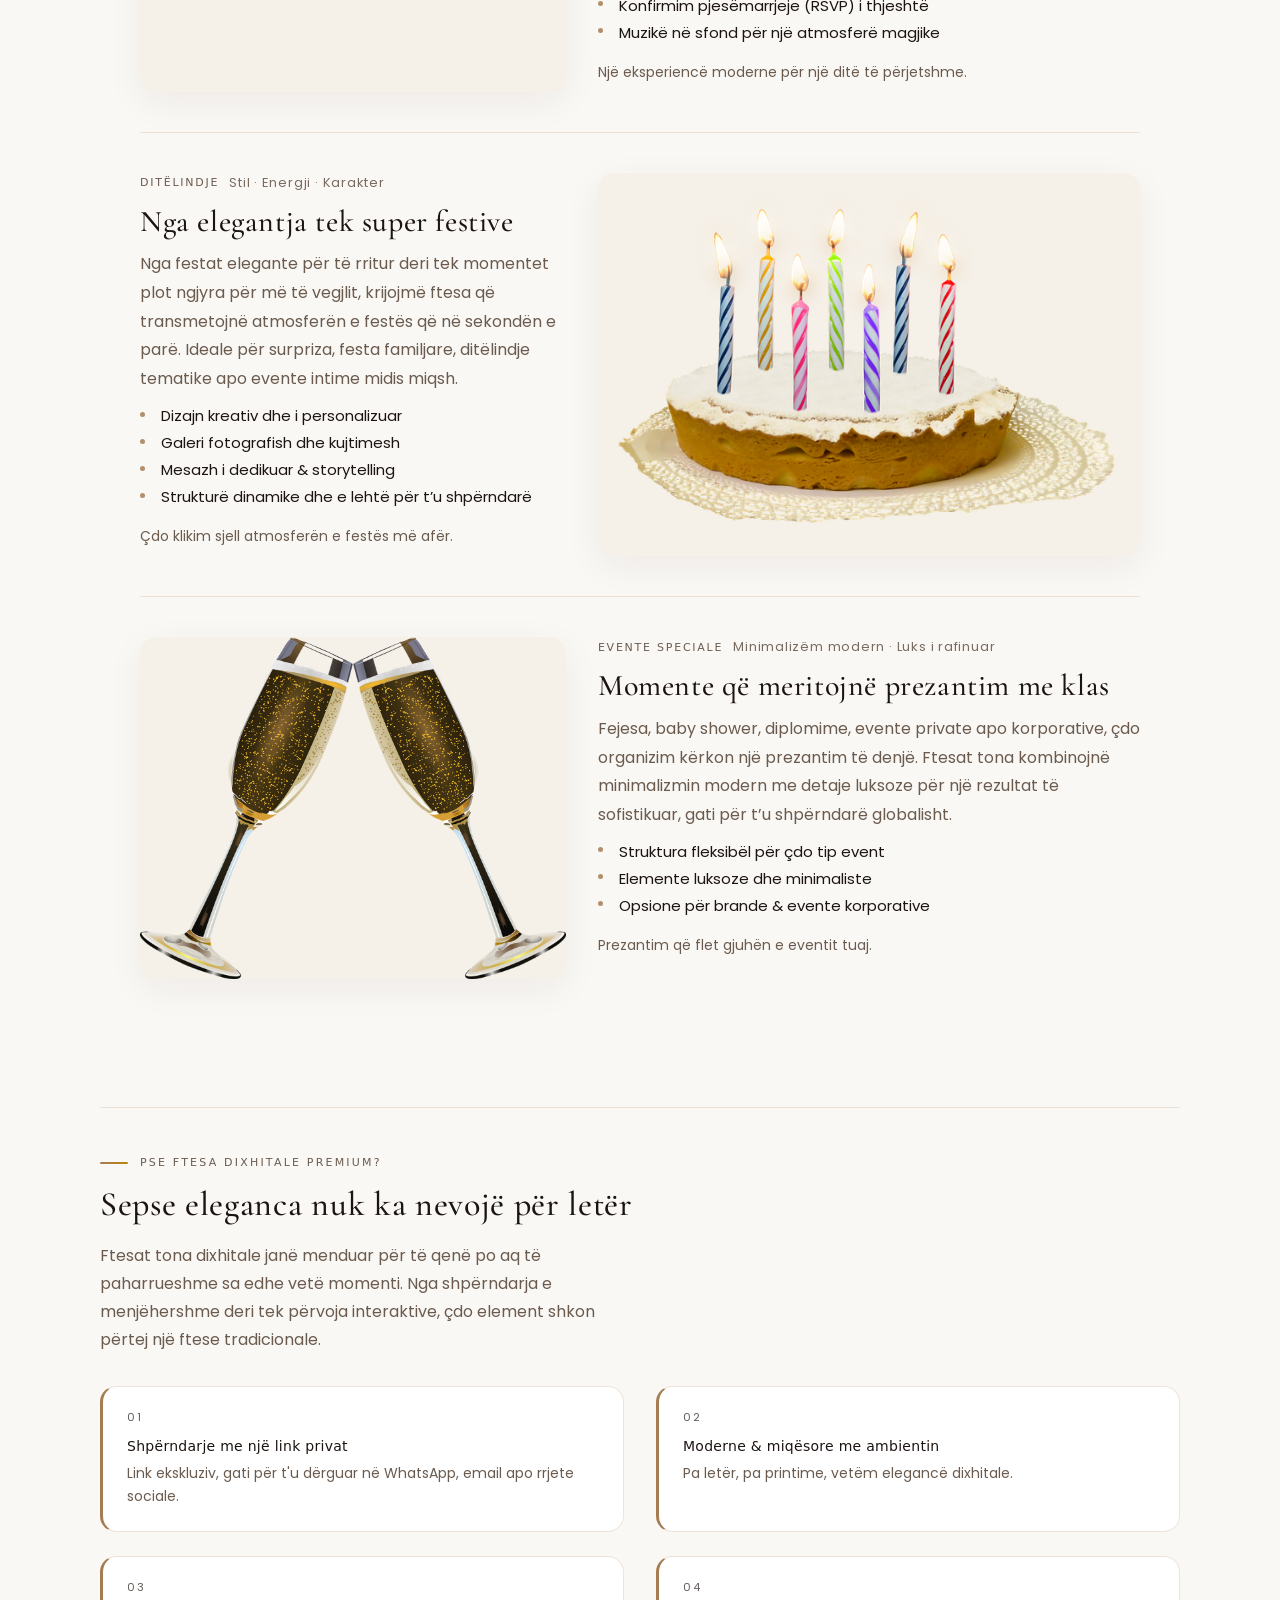
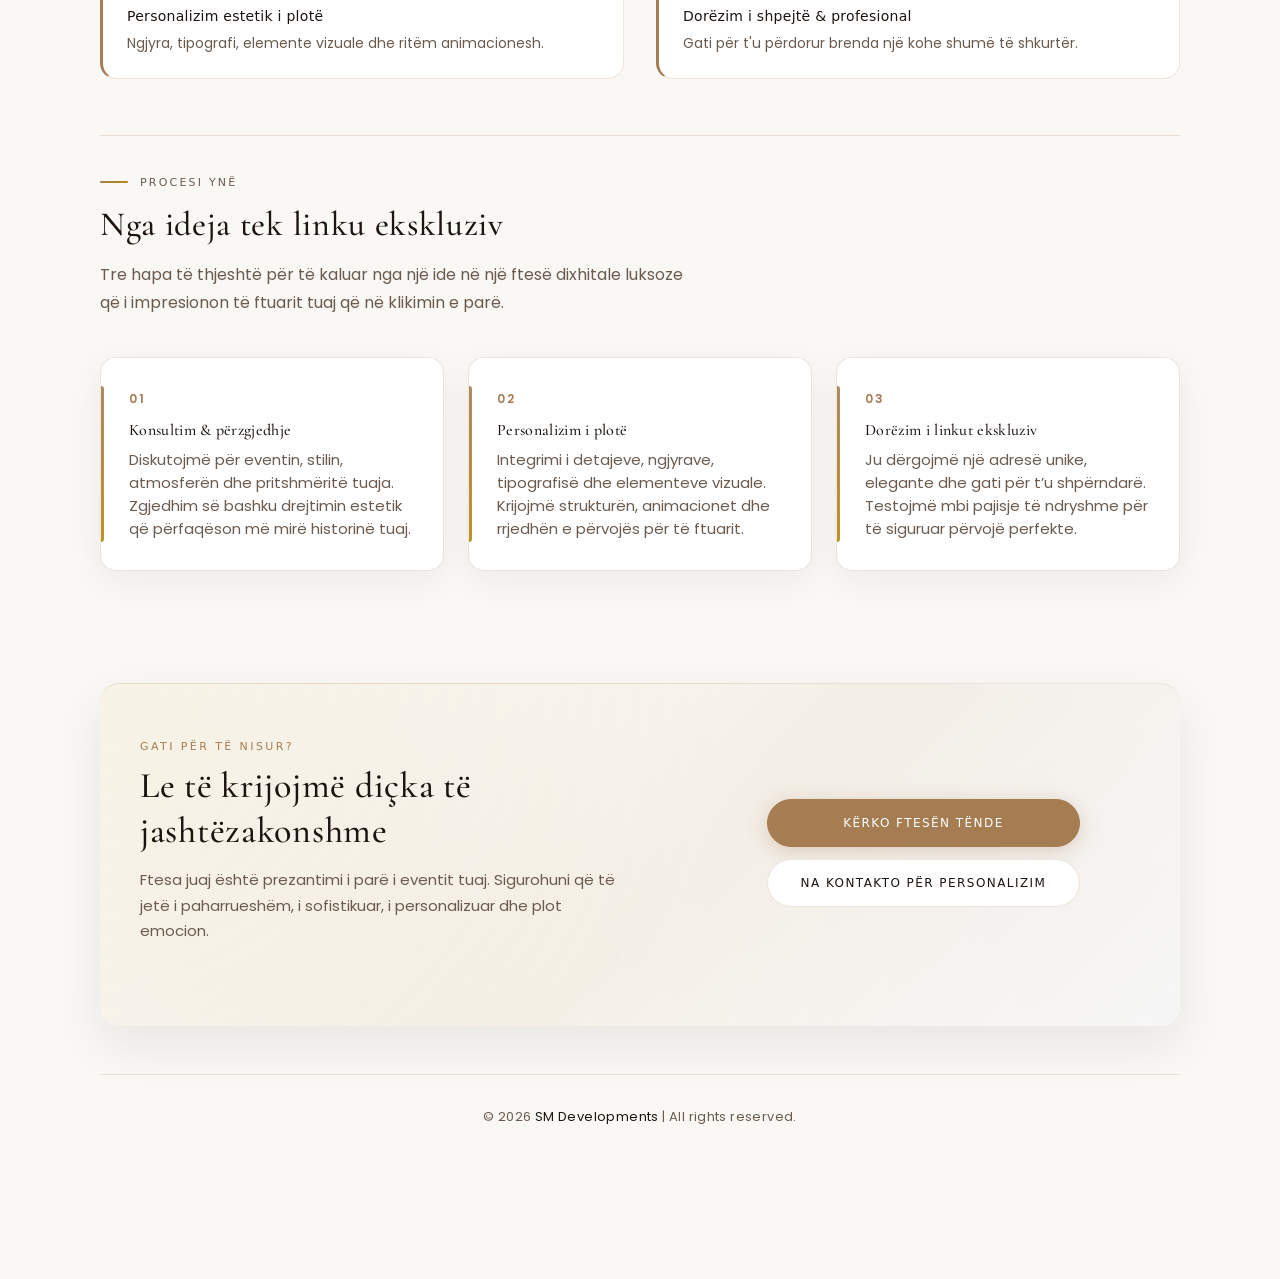
==== commit ca81d8fb: "fix" ====
--- a/index.html
+++ b/index.html
@@ -7,15 +7,32 @@
   <meta name="description" content="Ftesa dixhitale ekskluzive, elegante dhe të personalizuara për dasma, ditëlindje dhe evente speciale. Dizajn luksoz, animacione të buta dhe shpërndarje me një link privat." />
   <meta name="keywords" content="ftesa dixhitale, ftesa dixhitale dasme, ftesa online, wedding invitation digital, digital birthday invite, ftesa luksoze, Invites Studio, SM Developments" />
   <meta name="robots" content="index, follow" />
+  <meta name="author" content="SM Developments" />
+  <meta name="theme-color" content="#a67c52" />
   <link rel="canonical" href="https://smdevs.al/invites" />
-  <link rel="icon" type="image/png" href="assets/icon.png" />
+  <link rel="icon" type="image/png" href="assets/sm-icon.png" />
+  <link rel="apple-touch-icon" href="assets/sm-icon.png" />
+
+  <!-- Google tag (gtag.js) -->
+  <script async src="https://www.googletagmanager.com/gtag/js?id=G-LLB53C7N14"></script>
+  <script>
+    window.dataLayer = window.dataLayer || [];
+    function gtag(){dataLayer.push(arguments);}
+    gtag('js', new Date());
+
+    gtag('config', 'G-LLB53C7N14');
+  </script>
 
   <!-- Open Graph / Facebook -->
   <meta property="og:type" content="website" />
+  <meta property="og:site_name" content="SM Invites Studio" />
+  <meta property="og:locale" content="sq_AL" />
   <meta property="og:title" content="Ftesa Dixhitale Ekskluzive për Momente të Paharrueshme" />
   <meta property="og:description" content="Krijojmë ftesa dixhitale luksoze dhe të personalizuara për dasma, ditëlindje dhe evente speciale, gati për t’u shpërndarë me një link." />
   <meta property="og:url" content="https://smdevs.al/invites" />
   <meta property="og:image" content="https://smdevs.al/invites/assets/wedding-ring.jpg" />
+  <meta property="og:image:width" content="1200" />
+  <meta property="og:image:height" content="630" />
 
   <!-- Twitter Card -->
   <meta name="twitter:card" content="summary_large_image" />
@@ -27,6 +44,45 @@
   <link href="https://fonts.googleapis.com/css2?family=Poppins:wght@300;400;500;600&family=Cormorant+Garamond:wght@500;600&display=swap" rel="stylesheet" />
   <link rel="stylesheet" href="style.css" />
 
+  <script type="application/ld+json">
+  {
+    "@context": "https://schema.org",
+    "@type": "Organization",
+    "name": "SM Developments",
+    "url": "https://smdevs.al",
+    "logo": "https://smdevs.al/invites/assets/sm-icon.png",
+    "description": "SM Invites Studio – ftesa dixhitale ekskluzive për dasma, ditëlindje dhe evente speciale.",
+    "contactPoint": {
+      "@type": "ContactPoint",
+      "contactType": "customer service",
+      "email": "info@smdevs.al",
+      "telephone": "+355693162052",
+      "areaServed": "AL",
+      "availableLanguage": "Albanian"
+    }
+  }
+  </script>
+  <script type="application/ld+json">
+  {
+    "@context": "https://schema.org",
+    "@type": "WebPage",
+    "name": "Ftesa Dixhitale Ekskluzive për Dasma, Ditëlindje & Evente | SM Invites Studio",
+    "description": "Ftesa dixhitale ekskluzive, elegante dhe të personalizuara për dasma, ditëlindje dhe evente speciale. Dizajn luksoz dhe shpërndarje me një link privat.",
+    "url": "https://smdevs.al/invites",
+    "inLanguage": "sq-AL",
+    "isPartOf": {
+      "@type": "WebSite",
+      "name": "SM Invites Studio",
+      "url": "https://smdevs.al/invites"
+    },
+    "publisher": {
+      "@type": "Organization",
+      "name": "SM Developments",
+      "url": "https://smdevs.al",
+      "logo": "https://smdevs.al/invites/assets/sm-icon.png"
+    }
+  }
+  </script>
   <script type="application/ld+json">
   {
     "@context": "https://schema.org",
@@ -38,28 +94,27 @@
       "@type": "Organization",
       "name": "SM Developments",
       "url": "https://smdevs.al",
-      "logo": "https://smdevs.al/invites/assets/icon.png"
+      "logo": "https://smdevs.al/invites/assets/sm-icon.png"
     },
-    "areaServed": "AL",
+    "areaServed": { "@type": "Country", "name": "Albania" },
     "inLanguage": "sq-AL",
     "serviceType": "Digital Invitation Design"
   }
   </script>
 </head>
 <body>
-  <main>
-    <!-- NAV -->
-    <header class="nav">
+  <header class="site-header">
+    <div class="nav">
       <div class="brand">
         <div class="brand-logo">
-          <img src="assets/icon.png" alt="SM Invites Studio logo" class="brand-logo-image" />
+          <img src="assets/sm-icon.png" alt="SM Invites Studio logo" class="brand-logo-image" />
         </div>
         <div>
           <div class="brand-text-main">SM INVITES STUDIO</div>
           <div class="brand-text-sub">Digital luxury invites</div>
         </div>
       </div>
-      <nav class="nav-links">
+      <nav class="nav-links" aria-label="Kryesor">
         <a href="#hero">Home</a>
         <a href="#kategori">Evente</a>
         <a href="#procesi">Proçesi</a>
@@ -72,252 +127,219 @@
         <span class="nav-toggle-line"></span>
         <span class="nav-toggle-line"></span>
       </button>
-    </header>
-
+    </div>
+  </header>
+
+  <main>
     <!-- HERO -->
-    <section class="hero-layout" id="hero">
-      <div class="hero-card reveal">
-        <div class="hero-tagline">
-          <span>Ekskluzive. E personalizuar. Plot emocion.</span>
-        </div>
-
-        <h1 class="hero-heading">
-          Ftesa Dixhitale Ekskluzive <BR>
-          <span class="highlight">për Momente të Paharrueshme</span>
-        </h1>
-
-        <p class="hero-subtitle">
-          Krijojmë përvoja elegante dhe të personalizuara në formë ftesash dixhitale, të animuara,
-          të sofistikuara dhe të ndërtuara për të lënë mbresë që në klikimin e parë.
-        </p>
-
-        <div class="hero-cta-row">
-          <a href="#koleksioni" class="btn-primary">
-            <span>Zbulo koleksionin</span>
-          </a>
-          <a href="#kontakt" class="btn-ghost">
-            <span>Krijo ftesën tënde</span>
-          </a>
-        </div>
-
-        <div class="hero-note">
-          <span class="hero-dot"></span>
-          <span>Çdo detaj menduar për të reflektuar stilin dhe historinë tuaj.</span>
-        </div>
-
-        <div class="hero-image-wide">
-          <img src="assets/wedding-ring.jpg" alt="Shembull ftesë dixhitale luksoze" />
-        </div>
-      </div>
-
-      <div class="hero-showcase">
-        <div class="hero-mockup reveal delay-1">
-          <div class="hero-mockup-header">
-            <div class="hero-mockup-dots">
-              <span class="hero-mockup-dot"></span>
-              <span class="hero-mockup-dot"></span>
-              <span class="hero-mockup-dot"></span>
+    <section class="hero-layout" id="hero" aria-labelledby="hero-heading">
+      <div class="hero-box reveal">
+        <div class="hero-content">
+          <div class="hero-tagline">
+            <span>Ekskluzive. E personalizuar. Plot emocion.</span>
+          </div>
+
+          <h1 class="hero-heading" id="hero-heading">
+            Ftesa Dixhitale Ekskluzive<br />
+            <span class="highlight">për Momente të Paharrueshme</span>
+          </h1>
+
+          <p class="hero-subtitle">
+            Krijojmë përvoja elegante dhe të personalizuara në formë ftesash dixhitale, të animuara,
+            të sofistikuara dhe të ndërtuara për të lënë mbresë që në klikimin e parë.
+          </p>
+
+          <div class="hero-cta-row">
+            <a href="#koleksioni" class="btn-primary">
+              <span>Zbulo koleksionin</span>
+            </a>
+            <a href="#kontakt" class="btn-ghost">
+              <span>Krijo ftesën tënde</span>
+            </a>
+          </div>
+
+          <div class="hero-note">
+            <span class="hero-dot"></span>
+            <span>Çdo detaj menduar për të reflektuar stilin dhe historinë tuaj.</span>
+          </div>
+        </div>
+
+        <div class="hero-showcase">
+          <div class="hero-mockup reveal delay-1">
+            <div class="hero-mockup-header">
+              <div class="hero-mockup-dots">
+                <span class="hero-mockup-dot"></span>
+                <span class="hero-mockup-dot"></span>
+                <span class="hero-mockup-dot"></span>
+              </div>
+              <span>Preview Ftesë Dixhitale</span>
             </div>
-            <span>Preview Ftesë Dixhitale</span>
-          </div>
-
-          <div class="hero-phone-frame">
-            <div class="phone">
-              <div class="phone-inner">
-                <div class="phone-screen">
-                  <!-- Vetëm video preview e ftesës, pa shtresa sipër -->
-                  <video class="phone-video" src="assets/video-preview.mp4" autoplay muted loop playsinline></video>
+
+            <div class="hero-phone-frame">
+              <div class="phone">
+                <div class="phone-inner">
+                  <div class="phone-screen">
+                    <video class="phone-video" src="assets/video-preview.mp4" autoplay muted loop playsinline title="Parashikim ftese dixhitale"></video>
+                  </div>
                 </div>
               </div>
             </div>
           </div>
         </div>
-
-        <div class="hero-floating">
-          <div class="floating-card reveal delay-2">
-            <h3>🌿 NJË FTESË QË TREGON HISTORINË TUAJ</h3>
-            <p>
-              Çdo event është unik. Ftesa juaj duhet të jetë po aq e veçantë.
+      </div>
+    </section>
+
+    <!-- KOLEKSIONI / PERGJITHSHME -->
+    <section id="koleksioni" class="reveal koleksioni-section section-band" aria-labelledby="koleksioni-heading">
+      <div class="koleksioni-inner">
+        <div class="section-label koleksioni-label">Koleksioni ynë</div>
+        <h2 class="koleksioni-title" id="koleksioni-heading">Një univers ftesash dixhitale premium</h2>
+        <p class="koleksioni-intro">
+          Nga romantika e dasmës, tek energjia e ditëlindjes dhe sofistikimi i eventeve speciale,
+          çdo ftesë është menduar si një eksperiencë e plotë, jo thjesht si një kartë njoftimi.
+        </p>
+        <div class="koleksioni-accent"></div>
+      </div>
+    </section>
+
+    <!-- DASMA / DITELINDJE / EVENTE -->
+    <section id="kategori" class="reveal section-band" aria-label="Evente: Dasma, Ditëlindje, Evente speciale">
+      <div class="occasion-list">
+        <article class="occasion reveal delay-1" id="dasma">
+          <div class="occasion-media">
+            <img src="assets/wedding-rings2.png" alt="Ftesë dixhitale dasme" />
+          </div>
+          <div class="occasion-copy">
+            <div class="occasion-meta">
+              <span class="occasion-label">Dasma</span>
+              <span class="occasion-tagline">Elegancë · Romancë · Përjetësi</span>
+            </div>
+            <h3 class="occasion-title">Një hyrje magjike për ditën tuaj</h3>
+            <p class="occasion-description">
+              Ftesa dixhitale për dasmë nuk është thjesht informacion, është prezantimi i historisë suaj të dashurisë.
+              E ndërtuar për të emocionuar që në sekondat e para, nga animacioni hyrës, tek muzika dhe detajet e vendndodhjes.
             </p>
-            <small>
-              Ne dizajnojmë ftesa dixhitale me estetikë të rafinuar, tipografi elegante dhe
-              animacione të buta që krijojnë emocion dhe pritshmëri.
-            </small>
-            <div class="floating-pills">
-              <span class="pill">
-                <span class="pill-dot"></span>
-                Animacione të buta
-              </span>
-              <span class="pill">
-                <span class="pill-dot"></span>
-                Tipografi elegante
-              </span>
-              <span class="pill">
-                <span class="pill-dot"></span>
-                Strukturë interaktive
-              </span>
+            <ul class="occasion-points">
+              <li>Animacion hyrës i personalizuar</li>
+              <li>Numërim mbrapsht deri në ditën e madhe</li>
+              <li>Lokacion i integruar &amp; hartë interaktive</li>
+              <li>Konfirmim pjesëmarrjeje (RSVP) i thjeshtë</li>
+              <li>Muzikë në sfond për një atmosferë magjike</li>
+            </ul>
+            <p class="occasion-note">Një eksperiencë moderne për një ditë të përjetshme.</p>
+          </div>
+        </article>
+
+        <article class="occasion reveal delay-2" id="ditelindje">
+          <div class="occasion-media">
+            <img src="assets/birthday-cake.png" alt="Ftesë dixhitale ditëlindjeje" />
+          </div>
+          <div class="occasion-copy">
+            <div class="occasion-meta">
+              <span class="occasion-label">Ditëlindje</span>
+              <span class="occasion-tagline">Stil · Energji · Karakter</span>
             </div>
-          </div>
-
-          <div class="floating-card reveal delay-3">
-            <h3>Detaje që flasin për ju</h3>
-            <small>
-              Nga momenti i hapjes deri te konfirmimi i pjesëmarrjes, çdo element është menduar
-              për të reflektuar stilin dhe personalitetin tuaj.
-            </small>
-            <div class="metrics-row">
-              <div class="metric">
-                <strong>03</strong>
-                <span>kategori kryesore: dasma, ditëlindje, evente speciale</span>
-              </div>
-              <div class="metric">
-                <strong>100%</strong>
-                <span>personalizim estetik &amp; përmbajtje</span>
-              </div>
+            <h3 class="occasion-title">Nga elegantja tek super festive</h3>
+            <p class="occasion-description">
+              Nga festat elegante për të rritur deri tek momentet plot ngjyra për më të vegjlit,
+              krijojmë ftesa që transmetojnë atmosferën e festës që në sekondën e parë.
+              Ideale për surpriza, festa familjare, ditëlindje tematike apo evente intime midis miqsh.
+            </p>
+            <ul class="occasion-points">
+              <li>Dizajn kreativ dhe i personalizuar</li>
+              <li>Galeri fotografish dhe kujtimesh</li>
+              <li>Mesazh i dedikuar &amp; storytelling</li>
+              <li>Strukturë dinamike dhe e lehtë për t’u shpërndarë</li>
+            </ul>
+            <p class="occasion-note">Çdo klikim sjell atmosferën e festës më afër.</p>
+          </div>
+        </article>
+
+        <article class="occasion reveal delay-3" id="evente">
+          <div class="occasion-media">
+            <img src="assets/champagne-glasses.png" alt="Ftesë dixhitale eventesh speciale" />
+          </div>
+          <div class="occasion-copy">
+            <div class="occasion-meta">
+              <span class="occasion-label">Evente speciale</span>
+              <span class="occasion-tagline">Minimalizëm modern · Luks i rafinuar</span>
             </div>
-          </div>
-        </div>
-      </div>
-    </section>
-
-    <!-- KOLEKSIONI / PERGJITHSHME -->
-    <section id="koleksioni" class="reveal">
-      <div class="section-label">Koleksioni ynë</div>
-      <h2 class="section-title">Një univers ftesash dixhitale premium</h2>
-      <p class="section-intro">
-        Nga romantika e dasmës, tek energjia e ditëlindjes dhe sofistikimi i eventeve speciale,
-        çdo ftesë është menduar si një eksperiencë e plotë, jo thjesht si një kartë njoftimi.
-      </p>
-    </section>
-
-    <!-- DASMA / DITELINDJE / EVENTE -->
-    <section id="kategori" class="reveal">
-      <div class="grid-3">
-        <!-- DASMA -->
-        <article class="card reveal delay-1" id="dasma">
-          <div class="card-header">
-            <span class="card-label">💍 Dasma</span>
-            <span class="card-tag">Elegancë · Romancë · Përjetësi</span>
-          </div>
-          <h3 class="card-title">Një hyrje magjike për ditën tuaj</h3>
-          <p class="card-subtitle">
-            Ftesa dixhitale për dasmë nuk është thjesht informacion, është prezantimi i historisë suaj të dashurisë.
-          </p>
-          <p class="card-body">
-            E ndërtuar për të emocionuar që në sekondat e para, nga animacioni hyrës, tek muzika dhe
-            detajet e vendndodhjes.
-          </p>
-          <ul class="card-list">
-            <li>Animacion hyrës i personalizuar</li>
-            <li>Numërim mbrapsht deri në ditën e madhe</li>
-            <li>Lokacion i integruar &amp; hartë interaktive</li>
-            <li>Konfirmim pjesëmarrjeje (RSVP) i thjeshtë</li>
-            <li>Muzikë në sfond për një atmosferë magjike</li>
-          </ul>
-          <div class="card-footer">
-            <span>Një eksperiencë moderne për një ditë të përjetshme.</span>
-            <span class="card-badge">Wedding Edition</span>
-          </div>
-          <div class="card-image">
-            <!-- Zëvendëso me imazh dasme -->
-            <img src="assets/love1.png" alt="Ftesë dixhitale dasme" />
+            <h3 class="occasion-title">Momente që meritojnë prezantim me klas</h3>
+            <p class="occasion-description">
+              Fejesa, baby shower, diplomime, evente private apo korporative, çdo organizim kërkon një prezantim të denjë.
+              Ftesat tona kombinojnë minimalizmin modern me detaje luksoze për një rezultat të sofistikuar, gati për t’u shpërndarë globalisht.
+            </p>
+            <ul class="occasion-points">
+              <li>Struktura fleksibël për çdo tip event</li>
+              <li>Elemente luksoze dhe minimaliste</li>
+              <li>Opsione për brande &amp; evente korporative</li>
+            </ul>
+            <p class="occasion-note">Prezantim që flet gjuhën e eventit tuaj.</p>
           </div>
         </article>
-
-        <!-- DITELINDJE -->
-        <article class="card reveal delay-2" id="ditelindje">
-          <div class="card-header">
-            <span class="card-label">🎉 Ditëlindje</span>
-            <span class="card-tag">Stil · Energji · Karakter</span>
-          </div>
-          <h3 class="card-title">Nga elegantja tek super festive</h3>
-          <p class="card-subtitle">
-            Nga festat elegante për të rritur deri tek momentet plot ngjyra për më të vegjlit,
-            krijojmë ftesa që transmetojnë atmosferën e festës që në sekondën e parë.
-          </p>
-          <p class="card-body">
-            Ideal për surpriza, festa familjare, ditëlindje tematike apo evente intime midis miqsh.
-          </p>
-          <ul class="card-list">
-            <li>Dizajn kreativ dhe i personalizuar</li>
-            <li>Galeri fotografish dhe kujtimesh</li>
-            <li>Mesazh i dedikuar &amp; storytelling</li>
-            <li>Strukturë dinamike dhe e lehtë për t’u shpërndarë</li>
-          </ul>
-          <div class="card-footer">
-            <span>Çdo klikim sjell atmosferën e festës më afër.</span>
-            <span class="card-badge">Birthday Edition</span>
-          </div>
-          <div class="card-image">
-            <!-- Zëvendëso me imazh ditëlindjeje -->
-            <img src="assets/birthday1.png" alt="Ftesë dixhitale ditëlindjeje" />
-          </div>
-        </article>
-
-        <!-- EVENTE SPECIALE -->
-        <article class="card reveal delay-3" id="evente">
-          <div class="card-header">
-            <span class="card-label">🎊 Evente speciale</span>
-            <span class="card-tag">Minimalizëm modern · Luks i rafinuar</span>
-          </div>
-          <h3 class="card-title">Momente që meritojnë prezantim me klas</h3>
-          <p class="card-subtitle">
-            Fejesa, baby shower, diplomime, evente private apo korporative, çdo organizim kërkon një prezantim të denjë.
-          </p>
-          <p class="card-body">
-            Ftesat tona dixhitale kombinojnë minimalizmin modern me detaje luksoze për një rezultat të sofistikuar,
-            gati për t’u shpërndarë globalisht.
-          </p>
-          <ul class="card-list">
-            <li>Struktura fleksibël për çdo tip event</li>
-            <li>Elemente luksoze dhe minimaliste</li>
-            <li>Opsione për brande &amp; evente korporative</li>
-          </ul>
-          <div class="card-footer">
-            <span>Prezantim që flet gjuhën e eventit tuaj.</span>
-            <span class="card-badge">Special Events</span>
-          </div>
-          <div class="card-image">
-            <!-- Zëvendëso me imazh eventi -->
-            <img src="assets/events1.png" alt="Ftesë dixhitale eventesh speciale" />
-          </div>
-        </article>
       </div>
     </section>
 
     <!-- PSE FTESA DIXHITALE PREMIUM -->
-    <section class="reveal">
-      <div class="section-label">Pse ftesa dixhitale premium?</div>
-      <h2 class="section-title">Sepse eleganca nuk ka nevojë për letër</h2>
-        <p class="section-intro">
-          Ftesat tona dixhitale janë menduar për të qenë po aq të paharrueshme sa edhe vetë momenti.
-          Nga shpërndarja e menjëhershme deri tek përvoja interaktive, çdo element shkon përtej një ftese tradicionale.
-        </p>
-
-      <div class="pill-row">
+    <section class="premium-why-section reveal section-band">
+      <div class="premium-why-box">
+        <div class="premium-why-header">
+          <span class="premium-why-label">Pse ftesa dixhitale premium?</span>
+          <h2 class="premium-why-title">Sepse eleganca nuk ka nevojë për letër</h2>
+          <p class="premium-why-intro">
+            Ftesat tona dixhitale janë menduar për të qenë po aq të paharrueshme sa edhe vetë momenti.
+            Nga shpërndarja e menjëhershme deri tek përvoja interaktive, çdo element shkon përtej një ftese tradicionale.
+          </p>
+        </div>
+        <div class="premium-why-grid">
+          <div class="premium-why-item">
+            <span class="premium-why-icon">01</span>
+            <strong>Shpërndarje me një link privat</strong>
+            <span>Link ekskluziv, gati për t'u dërguar në WhatsApp, email apo rrjete sociale.</span>
+          </div>
+          <div class="premium-why-item">
+            <span class="premium-why-icon">02</span>
+            <strong>Moderne &amp; miqësore me ambientin</strong>
+            <span>Pa letër, pa printime, vetëm elegancë dixhitale.</span>
+          </div>
+          <div class="premium-why-item">
+            <span class="premium-why-icon">03</span>
+            <strong>Personalizim estetik i plotë</strong>
+            <span>Ngjyra, tipografi, elemente vizuale dhe ritëm animacionesh.</span>
+          </div>
+          <div class="premium-why-item">
+            <span class="premium-why-icon">04</span>
+            <strong>Dorëzim i shpejtë &amp; profesional</strong>
+            <span>Gati për t'u përdorur brenda një kohe shumë të shkurtër.</span>
+          </div>
+        </div>
+      </div>
+    </section>
+    <section class="reveal" style="display:none;">
+      <div class="pill-row" aria-hidden="true">
         <div class="pill-large">
-          <div class="pill-large-icon">📱</div>
+          <div class="pill-large-icon">01</div>
           <div>
             <strong>Shpërndarje me një link privat</strong><br />
             Link ekskluziv, gati për t’u dërguar në WhatsApp, email apo rrjete sociale.
           </div>
         </div>
         <div class="pill-large">
-          <div class="pill-large-icon">🌍</div>
+          <div class="pill-large-icon">02</div>
           <div>
             <strong>Moderne &amp; miqësore me ambientin</strong><br />
             Pa letër, pa printime, vetëm elegancë dixhitale.
           </div>
         </div>
         <div class="pill-large">
-          <div class="pill-large-icon">🎨</div>
+          <div class="pill-large-icon">03</div>
           <div>
             <strong>Personalizim estetik i plotë</strong><br />
             Ngjyra, tipografi, elemente vizuale dhe ritëm animacionesh.
           </div>
         </div>
         <div class="pill-large">
-          <div class="pill-large-icon">⚡</div>
+          <div class="pill-large-icon">04</div>
           <div>
             <strong>Dorëzim i shpejtë &amp; profesional</strong><br />
             Gati për t’u përdorur brenda një kohe shumë të shkurtër.
@@ -327,9 +349,9 @@
     </section>
 
     <!-- PROCESI -->
-    <section id="procesi" class="reveal">
+    <section id="procesi" class="reveal section-band" aria-labelledby="procesi-title">
       <div class="section-label">Procesi ynë</div>
-      <h2 class="section-title">Nga ideja tek linku ekskluziv</h2>
+      <h2 class="section-title" id="procesi-title">Nga ideja tek linku ekskluziv</h2>
         <p class="section-intro">
           Tre hapa të thjeshtë për të kaluar nga një ide në një ftesë dixhitale luksoze që i impresionon të ftuarit tuaj
           që në klikimin e parë.
@@ -366,35 +388,33 @@
     </section>
 
     <!-- FINAL CTA -->
-    <section id="kontakt" class="cta-final reveal">
-      <div>
-        <div class="cta-eyebrow">🌟 Gati për të nisur?</div>
-        <h2 class="cta-title">Le të krijojmë diçka të jashtëzakonshme</h2>
-        <p class="cta-text">
-          Ftesa juaj është prezantimi i parë i eventit tuaj. Sigurohuni që të jetë i paharrueshëm,
-          i sofistikuar, i personalizuar dhe plot emocion.
-        </p>
+    <section id="kontakt" class="cta-final reveal" aria-labelledby="cta-title">
+      <div class="cta-main">
+        <div class="cta-copy">
+          <div class="cta-eyebrow">Gati për të nisur?</div>
+          <h2 class="cta-title" id="cta-title">Le të krijojmë diçka të jashtëzakonshme</h2>
+          <p class="cta-text">
+            Ftesa juaj është prezantimi i parë i eventit tuaj. Sigurohuni që të jetë i paharrueshëm,
+            i sofistikuar, i personalizuar dhe plot emocion.
+          </p>
+          <p class="cta-note"></p>
+        </div>
 
         <div class="cta-buttons">
-          <a class="btn-primary" id="cta-request" href="tel:+355693162052">
-            👉 Kërko ftesën tënde
+          <a
+            class="btn-primary"
+            id="cta-request"
+            href="https://wa.me/355693162052?text=Pershendetje%2C%20jam%20i%20interesuar%20per%20nje%20ftese%20dixhitale."
+            target="_blank"
+            rel="noopener noreferrer"
+          >
+            Kërko ftesën tënde
           </a>
           <a class="btn-ghost" id="cta-contact" href="mailto:info@smdevs.al">
-            👉 Na kontakto për personalizim
+            Na kontakto për personalizim
           </a>
         </div>
-
-        <p class="cta-note"></p>
-      </div>
-
-      <aside class="cta-badge">
-        <div class="cta-badge-title">Gati për hapin tjetër?</div>
-        <ul class="cta-badge-points">
-          <li>Dërgoni detajet kryesore të eventit (datë, orë, lokacion, numër të ftuarish).</li>
-          <li>Zgjidhni kategorinë: dasmë, ditëlindje, event special apo korporativ.</li>
-          <li>Merrni një propozim dizajni + kohën e dorëzimit.</li>
-        </ul>
-      </aside>
+      </div>
     </section>
 
     <footer>
--- a/style.css
+++ b/style.css
@@ -1,20 +1,27 @@
 :root {
-  --bg-dark: #050510;
-  --bg-darker: #02010a;
-  --accent: #f3c07b;
-  --accent-soft: rgba(243, 192, 123, 0.15);
-  --accent-strong: #ffdf9f;
-  --text-main: #f8f5ff;
-  --text-muted: #b7b2c9;
-  --card-bg: rgba(14, 11, 30, 0.88);
-  --border-soft: rgba(255, 255, 255, 0.05);
-  --shadow-soft: 0 24px 60px rgba(0, 0, 0, 0.85);
-  --radius-xl: 26px;
+  --bg: #faf8f5;
+  --bg-card: #ffffff;
+  --bg-elevated: #f5f0e8;
+  --bg-muted: #ebe4d9;
+  --accent: #a67c52;
+  --accent-soft: rgba(166, 124, 82, 0.12);
+  --accent-strong: #8f6b3d;
+  --gold: #b8860b;
+  --text-main: #1c1410;
+  --text-muted: #6b5b4f;
+  --border-soft: rgba(166, 124, 82, 0.2);
+  --border-accent: rgba(166, 124, 82, 0.5);
+  --shadow-soft: 0 20px 50px rgba(28, 20, 16, 0.08);
+  --shadow-card: 0 10px 36px rgba(28, 20, 16, 0.06);
+  --shadow-elegant: 0 24px 64px rgba(28, 20, 16, 0.1);
+  --radius-xl: 20px;
+  --radius-lg: 16px;
+  --radius-md: 12px;
+  --section-divider: 1px solid var(--border-soft);
   --radius-full: 999px;
-  --blur-glass: 22px;
-  --transition-fast: 180ms ease-out;
-  --transition-med: 260ms ease;
-  --font-display: "Cormorant Garamond", "Times New Roman", serif;
+  --transition-fast: 200ms ease;
+  --transition-med: 320ms ease;
+  --font-display: "Cormorant Garamond", "Georgia", serif;
   --font-body: "Poppins", system-ui, -apple-system, BlinkMacSystemFont, "Segoe UI", sans-serif;
 }
 
@@ -26,10 +33,10 @@
 
 body {
   font-family: var(--font-body);
-  background: radial-gradient(circle at top, #1d1636 0, #050510 52%, #02010a 100%);
+  background: var(--bg);
   color: var(--text-main);
   -webkit-font-smoothing: antialiased;
-  font-size: 16px;
+  font-size: 17px;
   min-height: 100vh;
   overflow-x: hidden;
 }
@@ -37,121 +44,204 @@
 body::before {
   content: "";
   position: fixed;
-  inset: -20%;
-  background:
-    radial-gradient(circle at 10% 0%, rgba(243, 192, 123, 0.18) 0, transparent 45%),
-    radial-gradient(circle at 80% 10%, rgba(156, 108, 255, 0.23) 0, transparent 50%),
-    radial-gradient(circle at 20% 80%, rgba(255, 255, 255, 0.06) 0, transparent 52%);
-  opacity: 0.9;
-  z-index: -2;
-  filter: blur(1px);
-}
-
-body::after {
-  content: "";
-  position: fixed;
   inset: 0;
-  background-image: radial-gradient(circle at 0 0, rgba(255, 255, 255, 0.1) 0, transparent 60%);
-  opacity: 0.18;
-  mix-blend-mode: soft-light;
+  background: none;
   pointer-events: none;
-  z-index: -1;
+  z-index: 0;
 }
 
 main {
+  position: relative;
+  z-index: 1;
+  max-width: 1160px;
   width: 100%;
-  max-width: none;
+  margin: 0 auto;
+  padding: 0 24px 88px;
+}
+
+@media (max-width: 480px) {
+  main {
+    padding: 0 16px 64px;
+  }
+}
+
+@media (min-width: 768px) {
+  main {
+    padding: 0 32px 100px;
+  }
+}
+
+@media (min-width: 1200px) {
+  main {
+    padding: 0 40px 112px;
+  }
+}
+
+/* Section bands: full-width background, content padded */
+.section-band {
   margin: 0;
-  padding: 28px 40px 88px;
-}
-
-@media (min-width: 900px) {
-  main {
-    padding: 40px 80px 96px;
-  }
-}
+  padding: 56px 0 64px;
+  border-top: var(--section-divider);
+}
+
+@media (max-width: 600px) {
+  .section-band {
+    padding: 40px 0 48px;
+  }
+}
+
+.section-band:first-of-type {
+  border-top: none;
+}
+
+@media (min-width: 768px) {
+  .section-band {
+    padding: 72px 0 80px;
+  }
+}
+@media (min-width: 1200px) {
+  .section-band {
+    padding: 88px 0 96px;
+  }
+}
+
+/* Hero: clean white band */
+.hero-layout {
+  margin-top: 24px;
+  background: transparent;
+  padding: 40px 0 56px;
+}
+@media (min-width: 768px) {
+  .hero-layout {
+    padding: 56px 0 72px;
+  }
+}
+@media (min-width: 1200px) {
+  .hero-layout {
+    padding: 64px 0 88px;
+  }
+}
+
+/* Koleksioni: soft gradient band */
+.koleksioni-section {
+  background: transparent;
+}
+.koleksioni-section.section-band {
+  padding-top: 48px;
+  padding-bottom: 56px;
+}
+
+/* Kategori (cards): white */
+#kategori {
+  background: transparent;
+}
+#kategori.section-band {
+  padding-top: 40px;
+  padding-bottom: 56px;
+}
+
+/* Premium why: light gradient */
+.premium-why-section {
+  background: transparent;
+}
+.premium-why-section.section-band {
+  padding-top: 48px;
+  padding-bottom: 56px;
+}
+
+/* Process: white */
+#procesi {
+  background: transparent;
+}
+#procesi.section-band {
+  padding-top: 40px;
+  padding-bottom: 56px;
+}
+
+/* CTA and footer bands applied in their own blocks below */
 
 /* NAVBAR */
+.site-header {
+  position: sticky;
+  top: 0;
+  z-index: 40;
+  width: 100%;
+  border-bottom: 1px solid var(--border-soft);
+  background: rgba(255, 255, 255, 0.94);
+  backdrop-filter: blur(20px);
+  -webkit-backdrop-filter: blur(20px);
+}
+
 .nav {
+  max-width: 1160px;
+  margin: 0 auto;
+  padding: 14px 24px;
   display: flex;
   align-items: center;
   justify-content: space-between;
   gap: 16px;
-  padding: 14px 18px;
-  border-radius: 999px;
+}
+
+.brand {
+  display: flex;
+  align-items: center;
+  gap: 10px;
+}
+
+.brand-logo {
+  width: 44px;
+  height: 44px;
+  border-radius: var(--radius-md);
   border: 1px solid var(--border-soft);
-  background: radial-gradient(circle at top left, rgba(243, 192, 123, 0.12) 0, rgba(10, 8, 24, 0.96) 40%, rgba(4, 3, 14, 0.98) 100%);
-  backdrop-filter: blur(20px);
-  box-shadow: 0 18px 50px rgba(0, 0, 0, 0.75);
-  position: sticky;
-  top: 16px;
-  z-index: 40;
-}
-
-.brand {
-  display: flex;
-  align-items: center;
-  gap: 10px;
-}
-
-.brand-logo {
-  width: 30px;
-  height: 30px;
-  border-radius: 999px;
-  border: 1px solid rgba(255, 255, 255, 0.1);
-  background: radial-gradient(circle at 30% 0, #f8e3b8 0, #f3c07b 24%, #b48cf2 60%, #281a4c 100%);
-  box-shadow: 0 8px 22px rgba(0, 0, 0, 0.8);
+  background: #fff;
   position: relative;
   overflow: hidden;
+  display: flex;
+  align-items: center;
+  justify-content: center;
+  box-shadow: 0 2px 12px rgba(0, 0, 0, 0.04);
 }
 
 .brand-logo-image {
-  width: 70%;
-  height: 70%;
+  width: 100%;
+  height: 100%;
   object-fit: contain;
   display: block;
-  margin: 15% auto 0 auto;
-  border-radius: 999px;
+  margin: 0;
+  border-radius: 0;
   position: relative;
   z-index: 1;
 }
 
 .brand-logo::after {
-  content: "";
-  position: absolute;
-  inset: 22% 24%;
-  border-radius: inherit;
-  border: 1px solid rgba(255, 255, 255, 0.45);
-  opacity: 0.9;
+  display: none;
 }
 
 .brand-text-main {
   font-family: var(--font-display);
-  font-size: 18px;
-  font-weight: 800;
-  letter-spacing: 0.03em;
+  font-size: 17px;
+  font-weight: 600;
+  letter-spacing: 0.04em;
   text-transform: uppercase;
   white-space: nowrap;
-  background: linear-gradient(135deg, #ffffff 0, #f3c07b 35%, #ffdf9f 70%);
-  -webkit-background-clip: text;
-  color: transparent;
+  color: var(--text-main);
 }
 
 .brand-text-sub {
-  font-size: 13px;
-  font-weight: 300;
-  color: rgba(247, 233, 199, 0.45);
+  font-size: 11px;
+  font-weight: 400;
+  color: var(--text-muted);
   text-transform: uppercase;
-  letter-spacing: 0.04em;
+  letter-spacing: 0.05em;
 }
 
 .nav-links {
   display: flex;
   align-items: center;
   gap: 14px;
-  font-size: 13px;
+  font-size: 14px;
   text-transform: uppercase;
-  letter-spacing: 0.16em;
+  letter-spacing: 0.12em;
 }
 
 .nav-links .nav-order {
@@ -161,61 +251,48 @@
 .nav-links a {
   color: var(--text-muted);
   text-decoration: none;
-  padding: 6px 12px;
-  border-radius: 999px;
-  border: 1px solid transparent;
-  transition: color var(--transition-fast), border-color var(--transition-fast), background var(--transition-fast), transform 140ms ease-out;
+  padding: 8px 0;
+  border-radius: 0;
+  border: none;
+  transition: color var(--transition-fast), border-color var(--transition-fast);
   cursor: pointer;
+  border-bottom: 2px solid transparent;
+  margin-bottom: -1px;
 }
 
 .nav-links a:hover {
-  color: var(--text-main);
-  border-color: rgba(243, 192, 123, 0.4);
-  background: rgba(255, 255, 255, 0.02);
+  color: var(--accent);
+  border-bottom-color: var(--accent);
+}
+
+.nav-cta {
+  padding: 10px 20px;
+  border-radius: var(--radius-full);
+  border: 1px solid var(--accent);
+  background: transparent;
+  color: var(--accent);
+  font-size: 11px;
+  font-weight: 500;
+  letter-spacing: 0.12em;
+  text-transform: uppercase;
+  cursor: pointer;
+  transition: background var(--transition-fast), color var(--transition-fast), border-color var(--transition-fast), transform var(--transition-fast);
+}
+
+.nav-cta:hover {
+  background: var(--accent-soft);
+  color: var(--text-main);
+  border-color: var(--accent);
   transform: translateY(-1px);
-}
-
-.nav-cta {
-  padding: 8px 16px;
-  border-radius: 999px;
-  border: 1px solid rgba(243, 192, 123, 0.54);
-  background: linear-gradient(135deg, #f3c07b 0, #ffdf9f 38%, #f7e9c7 70%, #f3c07b 100%);
-  color: #1a102e;
-  font-size: 12px;
-  font-weight: 600;
-  letter-spacing: 0.16em;
-  text-transform: uppercase;
-  box-shadow: 0 12px 28px rgba(0, 0, 0, 0.85);
-  position: relative;
-  overflow: hidden;
-}
-
-.nav-cta span {
-  position: relative;
-  z-index: 1;
-}
-
-.nav-cta::after {
-  content: "";
-  position: absolute;
-  inset: -40%;
-  background: radial-gradient(circle at 0 0, rgba(255, 255, 255, 0.72) 0, transparent 60%);
-  opacity: 0;
-  transition: opacity 260ms ease-out;
-}
-
-.nav-cta:hover::after {
-  opacity: 1;
 }
 
 .nav-toggle {
   display: none;
-  width: 32px;
-  height: 32px;
-  border-radius: 999px;
-  border: 1px solid rgba(255, 255, 255, 0.14);
-  background: rgba(7, 4, 18, 0.95);
-  display: none;
+  width: 36px;
+  height: 36px;
+  border-radius: 0;
+  border: none;
+  background: transparent;
   align-items: center;
   justify-content: center;
   gap: 4px;
@@ -225,15 +302,15 @@
 }
 
 .nav-toggle-line {
-  width: 16px;
+  width: 18px;
   height: 2px;
   border-radius: 999px;
-  background: rgba(255, 255, 255, 0.8);
+  background: var(--text-main);
 }
 
 @media (max-width: 768px) {
   .nav {
-    padding-inline: 14px;
+    padding-inline: 16px;
   }
 
   .brand-text-main {
@@ -255,16 +332,17 @@
 
   .nav-links {
     position: absolute;
-    right: 18px;
-    top: calc(100% + 10px);
+    right: 0;
+    top: calc(100% + 12px);
     flex-direction: column;
-    align-items: flex-start;
-    gap: 8px;
-    padding: 10px 12px;
-    border-radius: 16px;
-    background: rgba(7, 4, 18, 0.97);
-    border: 1px solid rgba(255, 255, 255, 0.08);
-    box-shadow: 0 16px 40px rgba(0, 0, 0, 0.85);
+    align-items: flex-end;
+    gap: 4px;
+    padding: 8px 0;
+    border-radius: 0;
+    background: transparent;
+    border: none;
+    box-shadow: none;
+    border-bottom: 1px solid var(--border-soft);
     display: none;
     z-index: 50;
   }
@@ -278,164 +356,226 @@
   }
 }
 
-/* LAYOUT */
+/* HERO - EDITORIAL / MAIN HERO (FULL-WIDTH BAND) */
 .hero-layout {
+  margin-top: 0;
+  padding: 88px 0 96px;
+  border-bottom: 1px solid var(--border-soft);
+  /* full-bleed background across viewport */
+  position: relative;
+  left: 50%;
+  right: 50%;
+  margin-left: -50vw;
+  margin-right: -50vw;
+  width: 100vw;
+  background:
+    radial-gradient(circle at top left, rgba(184, 134, 11, 0.09), transparent 55%),
+    linear-gradient(135deg, #f3e6d6 0%, #f8f0e4 40%, #fbf7f1 100%);
+}
+
+@media (max-width: 600px) {
+  .hero-layout {
+    padding: 40px 0 48px;
+  }
+}
+
+.hero-box {
+  padding: 0;
+  background: transparent;
+  position: relative;
   display: grid;
-  grid-template-columns: minmax(0, 1.25fr) minmax(0, 1.05fr);
-  gap: 34px;
-  align-items: stretch;
-  margin-top: 32px;
+  grid-template-columns: minmax(0, 1.15fr) minmax(0, 1fr);
+  gap: 64px;
+  align-items: center;
+  max-width: 1140px;
+  margin: 0 auto;
+}
+
+.hero-box::before {
+  display: none;
 }
 
 @media (max-width: 900px) {
-  .hero-layout {
+  .hero-box {
     grid-template-columns: minmax(0, 1fr);
-  }
-}
-
-/* HERO LEFT */
-.hero-card {
-  border-radius: var(--radius-xl);
-  padding: 26px 26px 26px;
-  background: radial-gradient(circle at top left, rgba(243, 192, 123, 0.16) 0, rgba(13, 10, 32, 0.96) 40%, rgba(3, 2, 12, 0.98) 100%);
-  border: 1px solid rgba(243, 192, 123, 0.26);
-  box-shadow: var(--shadow-soft);
-  backdrop-filter: blur(var(--blur-glass));
-  position: relative;
-  overflow: hidden;
-  isolation: isolate;
-}
-
-.hero-card::before {
-  content: "";
-  position: absolute;
-  inset: -40%;
-  background:
-    radial-gradient(circle at 30% 0%, rgba(255, 255, 255, 0.08) 0, transparent 50%),
-    radial-gradient(circle at 0% 70%, rgba(243, 192, 123, 0.16) 0, transparent 55%);
-  mix-blend-mode: soft-light;
-  opacity: 0.85;
-  pointer-events: none;
+    gap: 32px;
+  }
+}
+
+@media (max-width: 600px) {
+  .hero-box {
+    padding: 0 16px;
+    gap: 24px;
+  }
+}
+
+.hero-content {
+  position: relative;
+  z-index: 1;
 }
 
 .hero-tagline {
-  display: inline-flex;
-  align-items: center;
-  gap: 10px;
-  padding: 7px 13px 7px 9px;
-  border-radius: 999px;
-  background: rgba(5, 4, 16, 0.86);
-  border: 1px solid rgba(243, 192, 123, 0.45);
+  display: flex;
+  align-items: center;
+  gap: 12px;
   color: var(--text-muted);
   font-size: 11px;
-  letter-spacing: 0.16em;
+  letter-spacing: 0.2em;
   text-transform: uppercase;
-  position: relative;
-  overflow: hidden;
+  margin-bottom: 8px;
 }
 
 .hero-tagline::before {
   content: "";
-  width: 22px;
-  height: 22px;
-  border-radius: 999px;
-  background: radial-gradient(circle at 30% 0, #f8e3b8 0, #f3c07b 30%, #b48cf2 70%, #281a4c 100%);
+  width: 36px;
+  height: 2px;
+  background: linear-gradient(90deg, var(--accent), var(--gold));
+  border-radius: 1px;
   flex-shrink: 0;
-  box-shadow: 0 0 18px rgba(243, 192, 123, 0.9);
 }
 
 .hero-tagline span {
-  opacity: 0.86;
+  font-size: 11px;
 }
 
 .hero-heading {
-  margin-top: 18px;
+  margin-top: 0;
   font-family: var(--font-display);
-  font-size: clamp(32px, 4vw, 40px);
+  font-size: clamp(40px, 5.3vw, 62px);
   line-height: 1.15;
-  letter-spacing: 0.03em;
+  letter-spacing: 0.01em;
+  font-weight: 500;
+  color: var(--text-main);
+}
+
+@media (max-width: 600px) {
+  .hero-heading {
+    font-size: clamp(26px, 8vw, 34px);
+    line-height: 1.2;
+  }
 }
 
 .hero-heading span.highlight {
-  background: linear-gradient(135deg, #f3c07b 0, #ffdf9f 32%, #f7e9c7 65%, #f3c07b 100%);
-  -webkit-background-clip: text;
-  color: transparent;
-  position: relative;
-  white-space: normal;
+  color: var(--text-main);
+  font-weight: 400;
+  font-style: italic;
+  display: block;
+  margin-top: 0.15em;
 }
 
 .hero-subtitle {
-  margin-top: 14px;
-  font-size: 15px;
+  margin-top: 24px;
+  font-size: 17px;
   line-height: 1.7;
   color: var(--text-muted);
   max-width: 520px;
+  font-weight: 400;
+}
+
+@media (max-width: 600px) {
+  .hero-subtitle {
+    margin-top: 16px;
+    font-size: 15px;
+    line-height: 1.65;
+  }
 }
 
 .hero-cta-row {
   display: flex;
   flex-wrap: wrap;
-  gap: 10px;
-  margin-top: 20px;
-  align-items: center;
+  gap: 14px;
+  margin-top: 28px;
+  align-items: center;
+}
+
+@media (max-width: 600px) {
+  .hero-cta-row {
+    flex-direction: column;
+    align-items: stretch;
+    margin-top: 20px;
+    gap: 12px;
+  }
+  .hero-cta-row .btn-primary,
+  .hero-cta-row .btn-ghost {
+    width: 100%;
+    min-height: 48px;
+  }
 }
 
 .btn-primary,
 .btn-ghost {
   border-radius: var(--radius-full);
-  padding: 10px 22px;
-  font-size: 13px;
-  letter-spacing: 0.16em;
+  padding: 16px 32px;
+  font-size: 12px;
+  letter-spacing: 0.12em;
   text-transform: uppercase;
-  border: 1px solid transparent;
+  font-weight: 500;
   cursor: pointer;
   display: inline-flex;
   align-items: center;
+  justify-content: center;
   gap: 8px;
-  transition: transform 140ms ease-out, box-shadow var(--transition-fast), background var(--transition-fast), border-color var(--transition-fast), color var(--transition-fast);
+  transition: background var(--transition-med), color var(--transition-med), border-color var(--transition-med), box-shadow var(--transition-med), transform var(--transition-med);
   text-decoration: none;
+  text-align: center;
+}
+
+@media (max-width: 600px) {
+  .btn-primary,
+  .btn-ghost {
+    min-height: 48px;
+    padding: 14px 24px;
+    font-size: 11px;
+    letter-spacing: 0.1em;
+  }
 }
 
 .btn-primary {
-  background: linear-gradient(135deg, #f3c07b 0, #ffdf9f 32%, #f7e9c7 70%, #f3c07b 100%);
-  color: #21162e;
-  box-shadow: 0 14px 30px rgba(0, 0, 0, 0.85);
-  border-color: rgba(243, 192, 123, 0.9);
-  font-weight: 600;
+  background: var(--accent);
+  color: #fff;
+  border: 1px solid var(--accent);
+  box-shadow: 0 4px 20px rgba(166, 124, 82, 0.3);
 }
 
 .btn-primary:hover {
-  transform: translateY(-1px);
-  box-shadow: 0 18px 40px rgba(0, 0, 0, 0.95);
+  background: var(--accent-strong);
+  border-color: var(--accent-strong);
+  color: #fff;
+  box-shadow: 0 8px 28px rgba(166, 124, 82, 0.4);
+  transform: translateY(-2px);
 }
 
 .btn-ghost {
-  color: var(--accent-strong);
-  border-color: rgba(243, 192, 123, 0.5);
-  background: rgba(11, 8, 26, 0.96);
+  color: var(--text-main);
+  border: 1px solid var(--border-soft);
+  background: #fff;
 }
 
 .btn-ghost:hover {
-  background: rgba(18, 13, 40, 0.98);
-  transform: translateY(-1px);
+  background: var(--bg-elevated);
+  border-color: var(--accent);
+  color: var(--text-main);
+  transform: translateY(-2px);
 }
 
 .hero-note {
-  margin-top: 18px;
+  margin-top: 24px;
   font-size: 12px;
   color: var(--text-muted);
   display: flex;
   align-items: center;
-  gap: 8px;
+  gap: 10px;
+  line-height: 1.6;
+  letter-spacing: 0.02em;
 }
 
 .hero-dot {
-  width: 7px;
-  height: 7px;
+  width: 4px;
+  height: 4px;
   border-radius: 999px;
-  background: radial-gradient(circle at 30% 0, #f8e3b8 0, #f3c07b 40%, #b48cf2 80%);
-  box-shadow: 0 0 14px rgba(243, 192, 123, 0.85);
+  background: var(--text-muted);
   flex-shrink: 0;
+  opacity: 0.7;
 }
 
 .hero-stats {
@@ -454,7 +594,7 @@
   display: block;
   font-family: var(--font-display);
   font-size: 18px;
-  color: var(--accent-strong);
+  color: var(--accent);
   margin-bottom: 2px;
 }
 
@@ -462,49 +602,33 @@
   font-size: 11px;
 }
 
-.hero-image-wide {
-  margin-top: 22px;
-  border-radius: 20px;
-  overflow: hidden;
-  border: 1px solid rgba(255, 255, 255, 0.06);
-  background: radial-gradient(circle at top, #2b1c45 0, #090516 55%, #02010a 100%);
-  box-shadow: 0 18px 40px rgba(0, 0, 0, 0.9);
-}
-
-.hero-image-wide img {
-  width: 100%;
-  height: 350px;
-  object-fit: cover;
-  display: block;
-  transform: scale(1.02);
-}
-
-/* HERO RIGHT - SHOWCASE */
+/* HERO RIGHT - VIDEO */
 .hero-showcase {
   position: relative;
-  display: flex;
-  flex-direction: column;
-  gap: 16px;
+  z-index: 1;
+  display: flex;
+  justify-content: center;
+  align-items: center;
 }
 
 .hero-mockup {
   border-radius: var(--radius-xl);
-  background: radial-gradient(circle at 20% 0, rgba(255, 255, 255, 0.12) 0, rgba(13, 9, 36, 0.96) 40%, rgba(4, 2, 16, 0.98) 100%);
-  border: 1px solid rgba(243, 192, 123, 0.16);
-  padding: 16px 16px 14px;
-  overflow: hidden;
-  box-shadow: 0 26px 60px rgba(0, 0, 0, 0.95);
-  position: relative;
-  isolation: isolate;
+  background: linear-gradient(145deg, #ffffff 0%, var(--bg-elevated) 100%);
+  border: 1px solid rgba(0, 0, 0, 0.03);
+  padding: 18px 18px 26px;
+  position: relative;
+  box-shadow: 0 18px 40px rgba(0, 0, 0, 0.12);
 }
 
 .hero-mockup-header {
   display: flex;
   align-items: center;
   justify-content: space-between;
-  margin-bottom: 10px;
-  font-size: 11px;
-  color: var(--text-muted);
+  margin-bottom: 16px;
+  font-size: 10px;
+  color: var(--text-muted);
+  letter-spacing: 0.2em;
+  text-transform: uppercase;
 }
 
 .hero-mockup-dots {
@@ -516,7 +640,7 @@
   width: 8px;
   height: 8px;
   border-radius: 999px;
-  background: rgba(255, 255, 255, 0.1);
+  background: rgba(0, 0, 0, 0.08);
 }
 
 .hero-mockup-dot:nth-child(1) { background: #ff5f57; }
@@ -534,18 +658,28 @@
   width: min(260px, 80vw);
   aspect-ratio: 9 / 19;
   border-radius: 28px;
-  padding: 7px;
-  background: radial-gradient(circle at 20% 0, #f8e3b8 0, #f3c07b 32%, #b48cf2 70%, #24173c 100%);
-  position: relative;
-  box-shadow: 0 30px 70px rgba(0, 0, 0, 1);
+  padding: 10px;
+  background: linear-gradient(170deg, #fdfbf8 0%, var(--bg-elevated) 55%, #f7f1e8 100%);
+  border: 1px solid rgba(0, 0, 0, 0.06);
+  position: relative;
+  box-shadow: 0 20px 44px rgba(0, 0, 0, 0.16);
+}
+
+@media (max-width: 600px) {
+  .phone {
+    width: min(220px, 70vw);
+  }
+  .hero-mockup {
+    padding: 12px 12px 18px;
+  }
 }
 
 .phone-inner {
   position: relative;
   inset: 0;
-  border-radius: 22px;
-  padding: 8px;
-  background: radial-gradient(circle at 0 0, #222 0, #000 45%, #040206 100%);
+  border-radius: 24px;
+  padding: 4px;
+  background: #000;
   overflow: hidden;
 }
 
@@ -553,10 +687,10 @@
   position: relative;
   width: 100%;
   height: 100%;
-  border-radius: 18px;
+  border-radius: 20px;
   overflow: hidden;
-  border: 1px solid rgba(255, 255, 255, 0.1);
-  background: #05030b;
+  border: none;
+  background: #000;
 }
 
 .phone-screen img,
@@ -580,14 +714,14 @@
 
 .phone-badge {
   align-self: flex-start;
-  padding: 4px 9px;
-  border-radius: 999px;
+  padding: 0;
+  border-radius: 0;
   font-size: 9px;
   letter-spacing: 0.16em;
   text-transform: uppercase;
-  background: rgba(0, 0, 0, 0.64);
-  color: #f3c07b;
-  border: 1px solid rgba(243, 192, 123, 0.6);
+  background: transparent;
+  color: #ffb8d9;
+  border: none;
 }
 
 .phone-title {
@@ -607,7 +741,7 @@
 .phone-title span.sub {
   font-size: 11px;
   letter-spacing: 0.28em;
-  color: #f8e3b8;
+  color: #ffd4e8;
   opacity: 0.9;
 }
 
@@ -631,260 +765,532 @@
 }
 
 .phone-countdown strong {
-  color: #f3c07b;
-}
-
-.hero-floating {
-  display: grid;
-  grid-template-columns: minmax(0, 1.2fr) minmax(0, 0.9fr);
-  gap: 12px;
-}
-
-@media (max-width: 900px) {
-  .hero-floating {
-    grid-template-columns: minmax(0, 1fr);
-  }
-}
-
-.floating-card {
-  border-radius: 20px;
-  padding: 14px 14px 12px;
-  background: radial-gradient(circle at 0 0, rgba(243, 192, 123, 0.14) 0, rgba(17, 12, 42, 0.96) 40%, rgba(4, 2, 16, 0.98) 100%);
-  border: 1px solid rgba(243, 192, 123, 0.22);
-  box-shadow: 0 18px 40px rgba(0, 0, 0, 0.9);
-  font-size: 11px;
-  color: var(--text-muted);
-  display: flex;
-  flex-direction: column;
-  gap: 6px;
-  position: relative;
-  overflow: hidden;
-}
-
-.floating-card h3 {
-  font-size: 12px;
-  text-transform: uppercase;
-  letter-spacing: 0.18em;
-  color: #f3c07b;
-}
-
-.floating-pills {
-  display: flex;
-  flex-wrap: wrap;
-  gap: 6px;
-  margin-top: 4px;
-}
-
-.pill {
-  padding: 4px 9px;
-  border-radius: 999px;
-  border: 1px solid rgba(255, 255, 255, 0.08);
-  background: rgba(12, 9, 30, 0.9);
-  font-size: 10px;
-  color: var(--text-main);
-  display: inline-flex;
-  align-items: center;
-  gap: 5px;
-}
-
-.pill-dot {
-  width: 6px;
-  height: 6px;
-  border-radius: 999px;
-  background: radial-gradient(circle at 30% 0, #f8e3b8 0, #f3c07b 40%, #b48cf2 80%);
-  box-shadow: 0 0 10px rgba(243, 192, 123, 0.8);
-}
-
-.floating-card small {
-  opacity: 0.78;
-  margin-top: 2px;
-}
-
-.metrics-row {
-  display: flex;
-  gap: 10px;
-  margin-top: 6px;
-}
-
-.metric {
-  flex: 1;
-  padding: 6px 8px;
-  border-radius: 14px;
-  background: rgba(7, 5, 20, 0.96);
-  border: 1px solid rgba(255, 255, 255, 0.04);
-}
-
-.metric strong {
-  display: block;
-  font-size: 12px;
-  color: var(--accent-strong);
-}
-
-.metric span {
-  font-size: 10px;
-  color: var(--text-muted);
+  color: #ffb8d9;
 }
 
 /* SECTIONS */
 section {
-  margin-top: 56px;
-  padding-top: 8px;
-  padding-bottom: 8px;
+  margin-top: 0;
+  padding-top: 0;
+  padding-bottom: 0;
 }
 
 .section-label {
   font-size: 11px;
   text-transform: uppercase;
-  letter-spacing: 0.16em;
-  color: var(--accent-strong);
-  margin-bottom: 8px;
+  letter-spacing: 0.2em;
+  color: var(--text-muted);
+  margin-bottom: 14px;
+  font-weight: 500;
+  display: flex;
+  align-items: center;
+  gap: 12px;
+}
+
+.section-label::before {
+  content: "";
+  width: 28px;
+  height: 2px;
+  background: linear-gradient(90deg, var(--accent), var(--gold));
+  border-radius: 1px;
 }
 
 .section-title {
   font-family: var(--font-display);
-  font-size: 24px;
-  letter-spacing: 0.05em;
-  margin-bottom: 10px;
+  font-size: clamp(26px, 3.2vw, 34px);
+  font-weight: 500;
+  letter-spacing: 0.02em;
+  margin-bottom: 14px;
+  color: var(--text-main);
+  line-height: 1.3;
 }
 
 .section-intro {
+  font-size: 16px;
+  color: var(--text-muted);
+  max-width: 600px;
+  line-height: 1.75;
+}
+
+/* KOLEKSIONI SECTION – SIMPLE HEADING BAND */
+.koleksioni-section {
+  margin-top: 32px;
+  border-top: none;
+}
+
+.koleksioni-inner {
+  max-width: 720px;
+  margin: 0 auto;
+  text-align: center;
+  position: relative;
+  padding: 0;
+  background: transparent;
+  border-radius: 0;
+  border: none;
+  box-shadow: none;
+  overflow: visible;
+}
+
+.koleksioni-inner::before {
+  content: none;
+}
+
+.koleksioni-inner > * {
+  position: relative;
+  z-index: 1;
+}
+
+.koleksioni-label {
+  display: flex;
+  align-items: center;
+  justify-content: center;
+  gap: 12px;
+  margin-bottom: 14px;
+  font-size: 11px;
+  letter-spacing: 0.2em;
+  color: var(--text-muted);
+  font-weight: 500;
+}
+
+.koleksioni-label::before {
+  content: "";
+  width: 32px;
+  height: 2px;
+  background: linear-gradient(90deg, var(--accent), var(--gold));
+  border-radius: 1px;
+}
+
+.koleksioni-title {
+  font-family: var(--font-display);
+  font-size: clamp(28px, 3.5vw, 38px);
+  font-weight: 500;
+  letter-spacing: 0.02em;
+  line-height: 1.3;
+  margin-bottom: 20px;
+  color: var(--text-main);
+}
+
+.koleksioni-intro {
+  font-size: 16px;
+  color: var(--text-muted);
+  line-height: 1.75;
+  margin: 0 auto;
+  max-width: 520px;
+}
+
+.koleksioni-accent {
+  display: block;
+  width: 72px;
+  height: 2px;
+  margin: 28px auto 0;
+  background: linear-gradient(90deg, var(--accent), var(--gold));
+  opacity: 0.9;
+  border-radius: 999px;
+}
+
+@media (min-width: 600px) {
+  .koleksioni-title {
+    margin-bottom: 18px;
+  }
+}
+
+/* OCCASION SECTION (Dasma / Ditëlindje / Evente) */
+.occasion-list {
+  display: flex;
+  flex-direction: column;
+  gap: 0;
+  margin-top: 40px;
+  max-width: 1000px;
+  margin-left: auto;
+  margin-right: auto;
+}
+
+.occasion + .occasion {
+  padding-top: 40px;
+  margin-top: 40px;
+  border-top: var(--section-divider);
+}
+
+.occasion {
+  display: grid;
+  grid-template-columns: minmax(0, 1.1fr) minmax(0, 1.4fr);
+  column-gap: 32px;
+  row-gap: 10px;
+  align-items: flex-start;
+}
+
+.occasion:nth-child(even) .occasion-media {
+  order: 2;
+}
+
+.occasion:nth-child(even) .occasion-copy {
+  order: 1;
+}
+
+@media (max-width: 900px) {
+  .occasion {
+    grid-template-columns: minmax(0, 1fr);
+    gap: 18px;
+  }
+
+  .occasion:nth-child(even) .occasion-media,
+  .occasion:nth-child(even) .occasion-copy {
+    order: initial;
+  }
+}
+
+.occasion-media {
+  position: relative;
+  overflow: hidden;
+  border-radius: var(--radius-lg);
+  box-shadow: var(--shadow-card);
+  border: none;
+  background: var(--bg-elevated);
+}
+
+.occasion-media::before {
+  content: none;
+}
+
+.occasion-media img {
+  width: 100%;
+  height: auto;
+  object-fit: contain;
+  display: block;
+  transition: transform var(--transition-med);
+}
+
+.occasion:hover .occasion-media img {
+  transform: scale(1.02);
+}
+
+.occasion-copy {
+  display: flex;
+  flex-direction: column;
+  gap: 10px;
+}
+
+.occasion-meta {
+  display: flex;
+  flex-wrap: wrap;
+  gap: 10px;
+  align-items: center;
+  font-size: 13px;
+  letter-spacing: 0.06em;
+  text-transform: none;
+  color: var(--text-muted);
+}
+
+.occasion-label {
+  font-weight: 500;
+  text-transform: uppercase;
+  letter-spacing: 0.16em;
+  font-size: 11px;
+}
+
+.occasion-tagline {
+  opacity: 0.9;
+  font-size: 13px;
+}
+
+.occasion-title {
+  font-family: var(--font-display);
+  font-size: clamp(24px, 2.8vw, 30px);
+  font-weight: 500;
+  letter-spacing: 0.02em;
+  color: var(--text-main);
+  line-height: 1.25;
+}
+
+.occasion-description {
+  font-size: 16px;
+  color: var(--text-muted);
+  line-height: 1.8;
+  max-width: 560px;
+}
+
+.occasion-points {
+  list-style: none;
   font-size: 15px;
-  color: var(--text-muted);
-  max-width: 620px;
-  line-height: 1.7;
-}
-
-/* GRID */
-.grid-3 {
-  display: grid;
-  grid-template-columns: repeat(3, minmax(0, 1fr));
-  gap: 18px;
-  margin-top: 22px;
-}
-
-@media (max-width: 900px) {
-  .grid-3 {
-    grid-template-columns: minmax(0, 1fr);
-  }
-}
-
-.card {
-  border-radius: 22px;
-  padding: 18px 18px 16px;
-  background: radial-gradient(circle at 0 0, rgba(255, 255, 255, 0.07) 0, rgba(13, 10, 32, 0.96) 40%, rgba(4, 2, 16, 0.98) 100%);
-  border: 1px solid rgba(255, 255, 255, 0.04);
-  box-shadow: 0 20px 50px rgba(0, 0, 0, 0.9);
-  position: relative;
-  overflow: hidden;
-}
-
-.card-header {
-  display: flex;
-  align-items: center;
-  justify-content: space-between;
-  margin-bottom: 10px;
-}
-
-.card-label {
-  font-size: 11px;
-  letter-spacing: 0.16em;
-  text-transform: uppercase;
-  color: var(--accent-strong);
-}
-
-.card-tag {
-  font-size: 10px;
-  padding: 4px 9px;
-  border-radius: 999px;
-  background: rgba(11, 8, 26, 0.9);
-  border: 1px solid rgba(255, 255, 255, 0.06);
-  color: var(--text-muted);
-}
-
-.card-title {
-  font-family: var(--font-display);
-  font-size: 18px;
-  margin-bottom: 6px;
-}
-
-.card-subtitle {
-  font-size: 12px;
-  color: var(--text-muted);
-  margin-bottom: 8px;
-}
-
-.card-body {
-  font-size: 14px;
-  color: var(--text-muted);
-  margin-bottom: 10px;
-  line-height: 1.6;
-}
-
-.card-list {
-  list-style: none;
-  font-size: 12px;
-  color: var(--text-main);
-  margin-bottom: 8px;
-}
-
-.card-list li {
+  color: var(--text-main);
+}
+
+.occasion-points li {
   display: flex;
   gap: 6px;
   align-items: flex-start;
   margin-bottom: 4px;
 }
 
+.occasion-points li::before {
+  content: "";
+  flex-shrink: 0;
+  width: 5px;
+  height: 5px;
+  background: var(--accent);
+  border-radius: 50%;
+  margin-right: 10px;
+  margin-top: 0.5em;
+  opacity: 0.85;
+}
+
+.occasion-note {
+  font-size: 14px;
+  color: var(--text-muted);
+  margin-top: 4px;
+}
+
+.card {
+  border-radius: var(--radius-lg);
+  padding: 24px 22px 22px;
+  background: var(--bg-card);
+  border: 1px solid var(--border-soft);
+  box-shadow: var(--shadow-card);
+  position: relative;
+  overflow: hidden;
+  display: flex;
+  flex-direction: column;
+  min-height: 0;
+  transition: transform 220ms ease-out, box-shadow 220ms ease-out, border-color 220ms ease-out;
+}
+
+.card:hover {
+  border-color: var(--border-accent);
+  box-shadow: var(--shadow-soft);
+  transform: translateY(-4px);
+}
+
+.card-header {
+  display: flex;
+  align-items: center;
+  justify-content: space-between;
+  margin-bottom: 10px;
+}
+
+.card-label {
+  font-size: 10px;
+  letter-spacing: 0.2em;
+  text-transform: uppercase;
+  color: var(--text-muted);
+  font-weight: 500;
+}
+
+.card-tag {
+  font-size: 10px;
+  padding: 0;
+  border-radius: 0;
+  background: transparent;
+  border: none;
+  color: var(--text-muted);
+  letter-spacing: 0.08em;
+}
+
+.card-title {
+  font-family: var(--font-display);
+  font-size: 20px;
+  font-weight: 500;
+  margin-bottom: 8px;
+  color: var(--text-main);
+  letter-spacing: 0.01em;
+}
+
+.card-subtitle {
+  font-size: 15px;
+  color: var(--text-muted);
+  margin-bottom: 8px;
+}
+
+.card-body {
+  font-size: 15px;
+  color: var(--text-muted);
+  margin-bottom: 10px;
+  line-height: 1.7;
+}
+
+.card-list {
+  list-style: none;
+  font-size: 14px;
+  color: var(--text-main);
+  margin-bottom: 8px;
+}
+
+.card-list li {
+  display: flex;
+  gap: 6px;
+  align-items: flex-start;
+  margin-bottom: 4px;
+}
+
 .card-list li::before {
-  content: "✔";
-  color: var(--accent-strong);
-  font-size: 11px;
-  margin-top: 1px;
+  content: "—";
+  color: var(--text-muted);
+  font-size: 12px;
+  margin-right: 8px;
+  opacity: 0.6;
 }
 
 .card-footer {
   display: flex;
   align-items: center;
   justify-content: space-between;
-  font-size: 11px;
-  color: var(--text-muted);
-  margin-top: 6px;
+  font-size: 12px;
+  color: var(--text-muted);
+  margin-top: 8px;
 }
 
 .card-badge {
-  padding: 4px 9px;
-  border-radius: 999px;
-  background: rgba(7, 4, 18, 0.94);
-  border: 1px solid rgba(243, 192, 123, 0.4);
+  padding: 0;
+  border-radius: 0;
+  background: transparent;
+  border: none;
   font-size: 10px;
-  color: var(--accent-strong);
+  color: var(--text-muted);
   letter-spacing: 0.16em;
   text-transform: uppercase;
+  font-weight: 500;
 }
 
 .card-image {
   width: 100%;
-  border-radius: 16px;
+  height: 220px;
+  min-height: 220px;
+  flex-shrink: 0;
+  margin-top: auto;
+  border-radius: calc(var(--radius-lg) - 4px);
   overflow: hidden;
-  margin-top: 10px;
-  border: 1px solid rgba(255, 255, 255, 0.06);
-  background: radial-gradient(circle at top, #2b1c45 0, #090516 55%, #02010a 100%);
+  border: none;
+  background: transparent;
+  position: relative;
 }
 
 .card-image img {
   width: 100%;
-  height: 300px;
+  height: 100%;
   object-fit: cover;
+  object-position: center bottom;
   display: block;
-  transform: scale(1.03);
   opacity: 0.98;
   transition: transform 260ms ease-out;
 }
 
 .card:hover .card-image img {
-  transform: scale(1.07);
-}
-
-/* WHY PREMIUM */
+  transform: scale(1.04);
+}
+
+/* PREMIUM WHY - EDITORIAL */
+.premium-why-section {
+  margin-top: 72px;
+  padding-top: 48px;
+  border-top: 1px solid var(--border-soft);
+}
+
+.premium-why-box {
+  padding: 0;
+  background: transparent;
+  border: none;
+  box-shadow: none;
+  position: relative;
+  max-width: 1120px;
+  margin: 0 auto;
+}
+
+.premium-why-box::before {
+  display: none;
+}
+
+.premium-why-header {
+  margin-bottom: 32px;
+}
+
+.premium-why-label {
+  display: flex;
+  align-items: center;
+  gap: 12px;
+  font-size: 11px;
+  letter-spacing: 0.2em;
+  text-transform: uppercase;
+  color: var(--text-muted);
+  margin-bottom: 14px;
+  font-weight: 500;
+}
+
+.premium-why-label::before {
+  content: "";
+  width: 28px;
+  height: 2px;
+  background: linear-gradient(90deg, var(--accent), var(--gold));
+  border-radius: 1px;
+}
+
+.premium-why-title {
+  font-family: var(--font-display);
+  font-size: clamp(26px, 3.2vw, 34px);
+  font-weight: 500;
+  letter-spacing: 0.02em;
+  color: var(--text-main);
+  margin-bottom: 14px;
+  line-height: 1.3;
+}
+
+.premium-why-intro {
+  font-size: 16px;
+  color: var(--text-muted);
+  line-height: 1.75;
+  max-width: 520px;
+}
+
+.premium-why-grid {
+  display: grid;
+  grid-template-columns: repeat(2, minmax(0, 1fr));
+  gap: 24px 32px;
+}
+
+@media (max-width: 640px) {
+  .premium-why-grid {
+    grid-template-columns: minmax(0, 1fr);
+  }
+}
+
+.premium-why-item {
+  display: flex;
+  flex-direction: column;
+  gap: 8px;
+  padding: 22px 24px;
+  border-radius: var(--radius-lg);
+  background: #fff;
+  border: 1px solid var(--border-soft);
+  border-left: 3px solid var(--accent);
+  transition: transform var(--transition-med), box-shadow var(--transition-med), border-color var(--transition-med);
+}
+
+.premium-why-item:hover {
+  border-left-color: var(--gold);
+  box-shadow: var(--shadow-soft);
+  transform: translateY(-4px);
+}
+
+.premium-why-icon {
+  font-size: 11px;
+  margin-bottom: 4px;
+  opacity: 0.7;
+  letter-spacing: 0.22em;
+  text-transform: uppercase;
+}
+
+.premium-why-item strong {
+  font-size: 14px;
+  font-weight: 500;
+  color: var(--text-main);
+  letter-spacing: 0.02em;
+}
+
+.premium-why-item span:not(.premium-why-icon) {
+  font-size: 14px;
+  color: var(--text-muted);
+  line-height: 1.7;
+}
+
+/* LEGACY PILL (hidden section fallback) */
 .pill-row {
   display: flex;
   flex-wrap: wrap;
@@ -893,128 +1299,224 @@
 }
 
 .pill-large {
-  border-radius: 999px;
-  padding: 8px 16px;
+  border-radius: 0;
+  padding: 8px 0;
+  font-size: 13px;
+  border: none;
+  border-bottom: 1px solid var(--border-soft);
+  background: transparent;
+  color: var(--text-main);
+  display: inline-flex;
+  align-items: center;
+  gap: 10px;
+  box-shadow: none;
+}
+
+.pill-large-icon {
+  width: 20px;
+  height: 20px;
+  border-radius: 0;
+  background: transparent;
+  color: var(--accent);
+  display: inline-flex;
+  align-items: center;
+  justify-content: center;
   font-size: 12px;
-  border: 1px solid rgba(243, 192, 123, 0.35);
-  background: rgba(11, 8, 25, 0.96);
-  color: var(--text-main);
-  display: inline-flex;
-  align-items: center;
-  gap: 8px;
-}
-
-.pill-large-icon {
-  width: 22px;
-  height: 22px;
-  border-radius: 999px;
-  background: radial-gradient(circle at 30% 0, #f8e3b8 0, #f3c07b 40%, #b48cf2 80%);
-  display: inline-flex;
-  align-items: center;
-  justify-content: center;
-  font-size: 13px;
-  box-shadow: 0 0 14px rgba(243, 192, 123, 0.9);
 }
 
 /* PROCESS */
 .steps {
   display: grid;
   grid-template-columns: repeat(3, minmax(0, 1fr));
-  gap: 16px;
-  margin-top: 18px;
+  gap: 24px;
+  margin-top: 40px;
+  max-width: 1120px;
+  margin-left: auto;
+  margin-right: auto;
 }
 
 @media (max-width: 900px) {
   .steps {
     grid-template-columns: minmax(0, 1fr);
+    gap: 20px;
   }
 }
 
 .step {
-  border-radius: 18px;
-  padding: 14px 16px;
-  background: radial-gradient(circle at 0 0, rgba(255, 255, 255, 0.04) 0, rgba(13, 10, 32, 0.96) 40%, rgba(4, 2, 16, 0.98) 100%);
-  border: 1px solid rgba(255, 255, 255, 0.04);
-  font-size: 13px;
-  color: var(--text-muted);
+  border-radius: var(--radius-lg);
+  padding: 28px 28px 30px;
+  background: #fff;
+  border: 1px solid var(--border-soft);
+  font-size: 15px;
+  color: var(--text-muted);
+  position: relative;
+  overflow: visible;
+  box-shadow: var(--shadow-card);
+  transition: transform var(--transition-med), box-shadow var(--transition-med), border-color var(--transition-med);
+}
+
+.step::before {
+  content: "";
+  position: absolute;
+  left: 0;
+  top: 28px;
+  bottom: 28px;
+  width: 3px;
+  background: linear-gradient(180deg, var(--accent), var(--gold));
+  border-radius: 0 var(--radius-md) var(--radius-md) 0;
+  opacity: 0.9;
+}
+
+.step:hover {
+  border-color: var(--border-accent);
+  box-shadow: var(--shadow-soft);
+  transform: translateY(-4px);
+}
+
+.step-number {
+  position: static;
+  display: inline-block;
+  font-size: 12px;
+  font-family: var(--font-body);
+  color: var(--accent);
+  font-weight: 600;
+  letter-spacing: 0.2em;
+  margin-bottom: 12px;
+}
+
+.step-title {
+  font-size: 16px;
+  font-weight: 500;
+  color: var(--text-main);
+  margin-bottom: 8px;
+  font-family: var(--font-display);
+  letter-spacing: 0.02em;
+}
+
+/* FINAL CTA – HERO-STYLE CALL TO ACTION */
+.cta-final {
+  margin-top: 56px;
+  margin-left: 0;
+  margin-right: 0;
+  padding: 56px 40px 60px;
+  border-top: 1px solid var(--border-soft);
+  border-radius: var(--radius-xl);
+  background: radial-gradient(circle at top left, rgba(184, 134, 11, 0.10), transparent 55%), linear-gradient(135deg, #fff 0%, var(--bg-elevated) 55%, #fff 100%);
+  box-shadow: var(--shadow-soft);
   position: relative;
   overflow: hidden;
-}
-
-.step-number {
-  position: absolute;
-  top: 10px;
-  right: 16px;
-  font-size: 26px;
-  font-family: var(--font-display);
-  color: rgba(243, 192, 123, 0.22);
-}
-
-.step-title {
-  font-size: 14px;
-  font-weight: 600;
-  color: var(--text-main);
-  margin-bottom: 6px;
-}
-
-/* FINAL CTA */
-.cta-final {
-  margin-top: 40px;
-  border-radius: 26px;
-  padding: 22px 22px 20px;
-  background: radial-gradient(circle at 0 0, rgba(243, 192, 123, 0.14) 0, rgba(13, 9, 32, 0.97) 40%, rgba(4, 2, 16, 0.99) 100%);
-  border: 1px solid rgba(243, 192, 123, 0.35);
-  box-shadow: 0 26px 60px rgba(0, 0, 0, 0.95);
-  display: grid;
-  grid-template-columns: minmax(0, 1.6fr) minmax(0, 1.1fr);
-  gap: 22px;
-  align-items: center;
-  position: relative;
-  overflow: hidden;
-}
-
-@media (max-width: 900px) {
-  .cta-final {
-    grid-template-columns: minmax(0, 1fr);
-  }
+  display: flex;
+  flex-wrap: wrap;
+  align-items: flex-start;
+  justify-content: space-between;
+  gap: 36px;
 }
 
 .cta-final::before {
   content: "";
   position: absolute;
-  inset: -40%;
-  background: radial-gradient(circle at 80% 0, rgba(243, 192, 123, 0.25) 0, transparent 55%);
-  opacity: 0.7;
+  inset: 0;
+  background: radial-gradient(circle at bottom right, rgba(0, 0, 0, 0.04), transparent 55%);
+  opacity: 0.9;
   pointer-events: none;
+}
+
+.cta-final > div,
+.cta-final > aside {
+  position: relative;
+  z-index: 1;
+}
+
+.cta-main {
+  max-width: 940px;
+  width: 100%;
+  display: grid;
+  grid-template-columns: minmax(0, 1.5fr) minmax(0, 0.8fr);
+  column-gap: 40px;
+  align-items: flex-start;
+}
+
+@media (max-width: 720px) {
+  .cta-main {
+    grid-template-columns: minmax(0, 1fr);
+    row-gap: 24px;
+  }
+}
+
+.cta-copy .cta-eyebrow,
+.cta-copy .cta-title,
+.cta-copy .cta-text,
+.cta-copy .cta-note {
+  text-align: left;
+}
+
+@media (max-width: 900px) {
+  .cta-final {
+    padding: 48px 24px 52px;
+    flex-direction: column;
+  }
+}
+
+@media (max-width: 600px) {
+  .cta-final {
+    padding: 40px 16px 48px;
+  }
+  .cta-main {
+    row-gap: 20px;
+  }
+  .cta-buttons {
+    align-self: stretch;
+    max-width: none;
+  }
+  .cta-buttons .btn-primary,
+  .cta-buttons .btn-ghost {
+    width: 100%;
+  }
+  .cta-title {
+    font-size: clamp(24px, 6vw, 30px);
+  }
 }
 
 .cta-eyebrow {
   font-size: 11px;
-  letter-spacing: 0.16em;
+  letter-spacing: 0.22em;
   text-transform: uppercase;
-  color: var(--accent-strong);
-  margin-bottom: 8px;
+  color: var(--accent);
+  margin-bottom: 10px;
+  font-weight: 500;
 }
 
 .cta-title {
   font-family: var(--font-display);
-  font-size: 22px;
-  letter-spacing: 0.05em;
-  margin-bottom: 8px;
+  font-size: clamp(28px, 3.5vw, 36px);
+  font-weight: 500;
+  letter-spacing: 0.02em;
+  margin-bottom: 14px;
+  color: var(--text-main);
+  line-height: 1.25;
 }
 
 .cta-text {
-  font-size: 13px;
-  color: var(--text-muted);
-  margin-bottom: 14px;
-  max-width: 520px;
+  font-size: 15px;
+  color: var(--text-muted);
+  margin-bottom: 22px;
+  max-width: 480px;
+  line-height: 1.7;
 }
 
 .cta-buttons {
   display: flex;
-  flex-wrap: wrap;
-  gap: 10px;
-  align-items: center;
+  flex-direction: column;
+  gap: 12px;
+  align-items: stretch;
+  justify-content: flex-start;
+  align-self: center;
+}
+
+@media (max-width: 600px) {
+  .cta-buttons {
+    max-width: 260px;
+  }
 }
 
 .cta-note {
@@ -1025,51 +1527,92 @@
 
 .cta-badge {
   align-self: stretch;
-  border-radius: 22px;
-  padding: 16px 16px 14px;
-  background: rgba(8, 5, 22, 0.96);
-  border: 1px solid rgba(255, 255, 255, 0.05);
-  font-size: 12px;
-  color: var(--text-muted);
-  position: relative;
-  overflow: hidden;
+  border-radius: var(--radius-lg);
+  padding: 18px 20px 20px;
+  background: rgba(255, 255, 255, 0.9);
+  border: 1px solid var(--border-soft);
+  font-size: 13px;
+  color: var(--text-muted);
+  position: relative;
+  box-shadow: 0 8px 28px rgba(0, 0, 0, 0.06);
+}
+
+.cta-badge::before {
+  content: "";
+  position: absolute;
+  inset: 0;
+  border-radius: inherit;
+  border-top: 3px solid var(--accent);
+  opacity: 0.9;
+  pointer-events: none;
 }
 
 .cta-badge-title {
   font-size: 13px;
   font-weight: 600;
-  color: var(--text-main);
-  margin-bottom: 6px;
+  text-transform: none;
+  letter-spacing: 0.06em;
+  color: var(--text-main);
+  margin-bottom: 10px;
 }
 
 .cta-badge-points {
   list-style: none;
   font-size: 13px;
+  line-height: 1.55;
 }
 
 .cta-badge-points li {
   display: flex;
-  gap: 6px;
-  margin-bottom: 4px;
+  gap: 8px;
+  margin-bottom: 6px;
 }
 
 .cta-badge-points li::before {
-  content: "•";
-  color: var(--accent-strong);
-  margin-top: 0;
+  content: "—";
+  color: var(--text-muted);
+  margin-right: 6px;
+  opacity: 0.6;
 }
 
 /* FOOTER */
 footer {
-  margin-top: 26px;
-  padding-top: 16px;
-  border-top: 1px solid rgba(255, 255, 255, 0.05);
-  font-size: 11px;
-  color: var(--text-muted);
-  display: flex;
-  justify-content: space-between;
+  margin-top: 48px;
+  margin-left: 0;
+  margin-right: 0;
+  padding: 32px 0 40px;
+  border-top: 1px solid var(--border-soft);
+  background: transparent;
+  font-size: 13px;
+  color: var(--text-muted);
+  letter-spacing: 0.03em;
+  display: flex;
+  justify-content: center;
   gap: 10px;
   flex-wrap: wrap;
+  text-align: center;
+}
+
+@media (min-width: 768px) {
+  footer {
+    padding: 28px 0 36px;
+  }
+}
+
+@media (min-width: 1200px) {
+  footer {
+    padding: 32px 0 40px;
+  }
+}
+
+footer a {
+  color: var(--text-main);
+  text-decoration: none;
+}
+
+footer a:hover {
+  color: var(--accent);
+  text-decoration: underline;
 }
 
 /* SCROLL REVEAL */
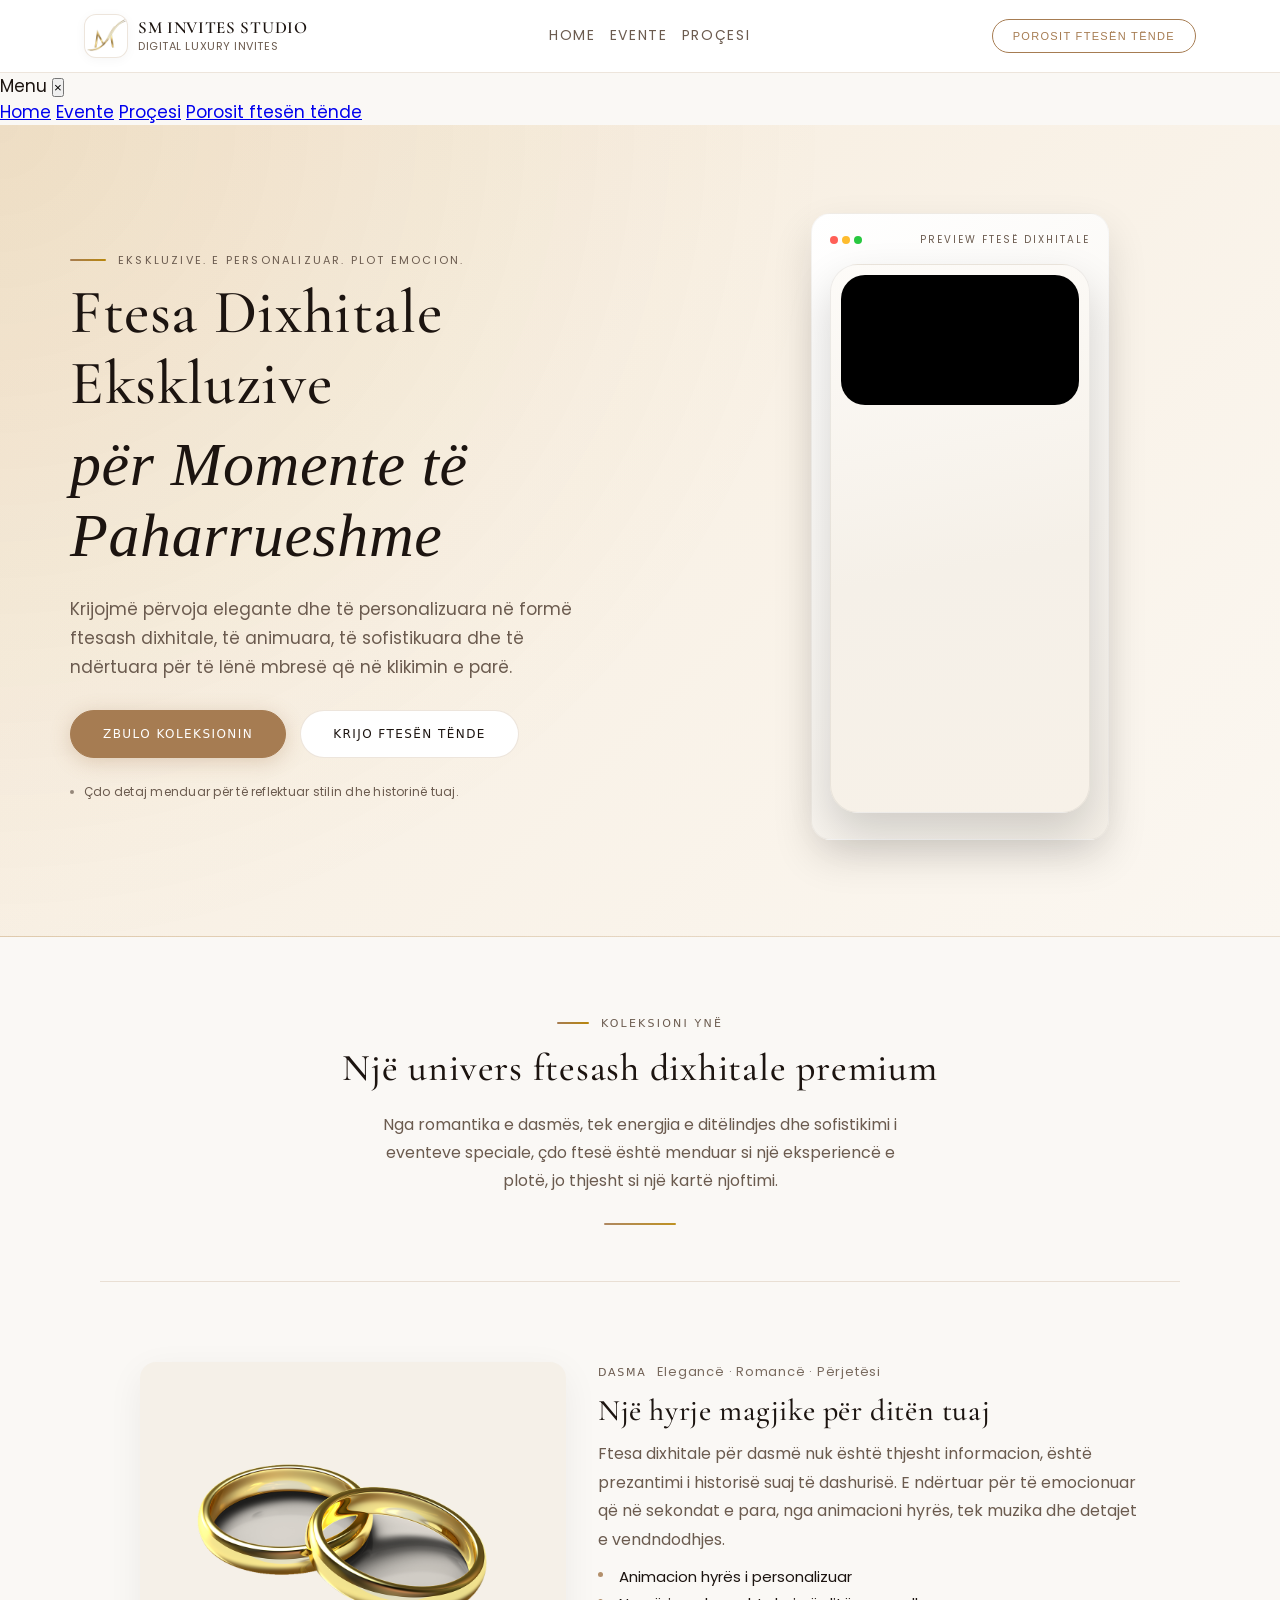
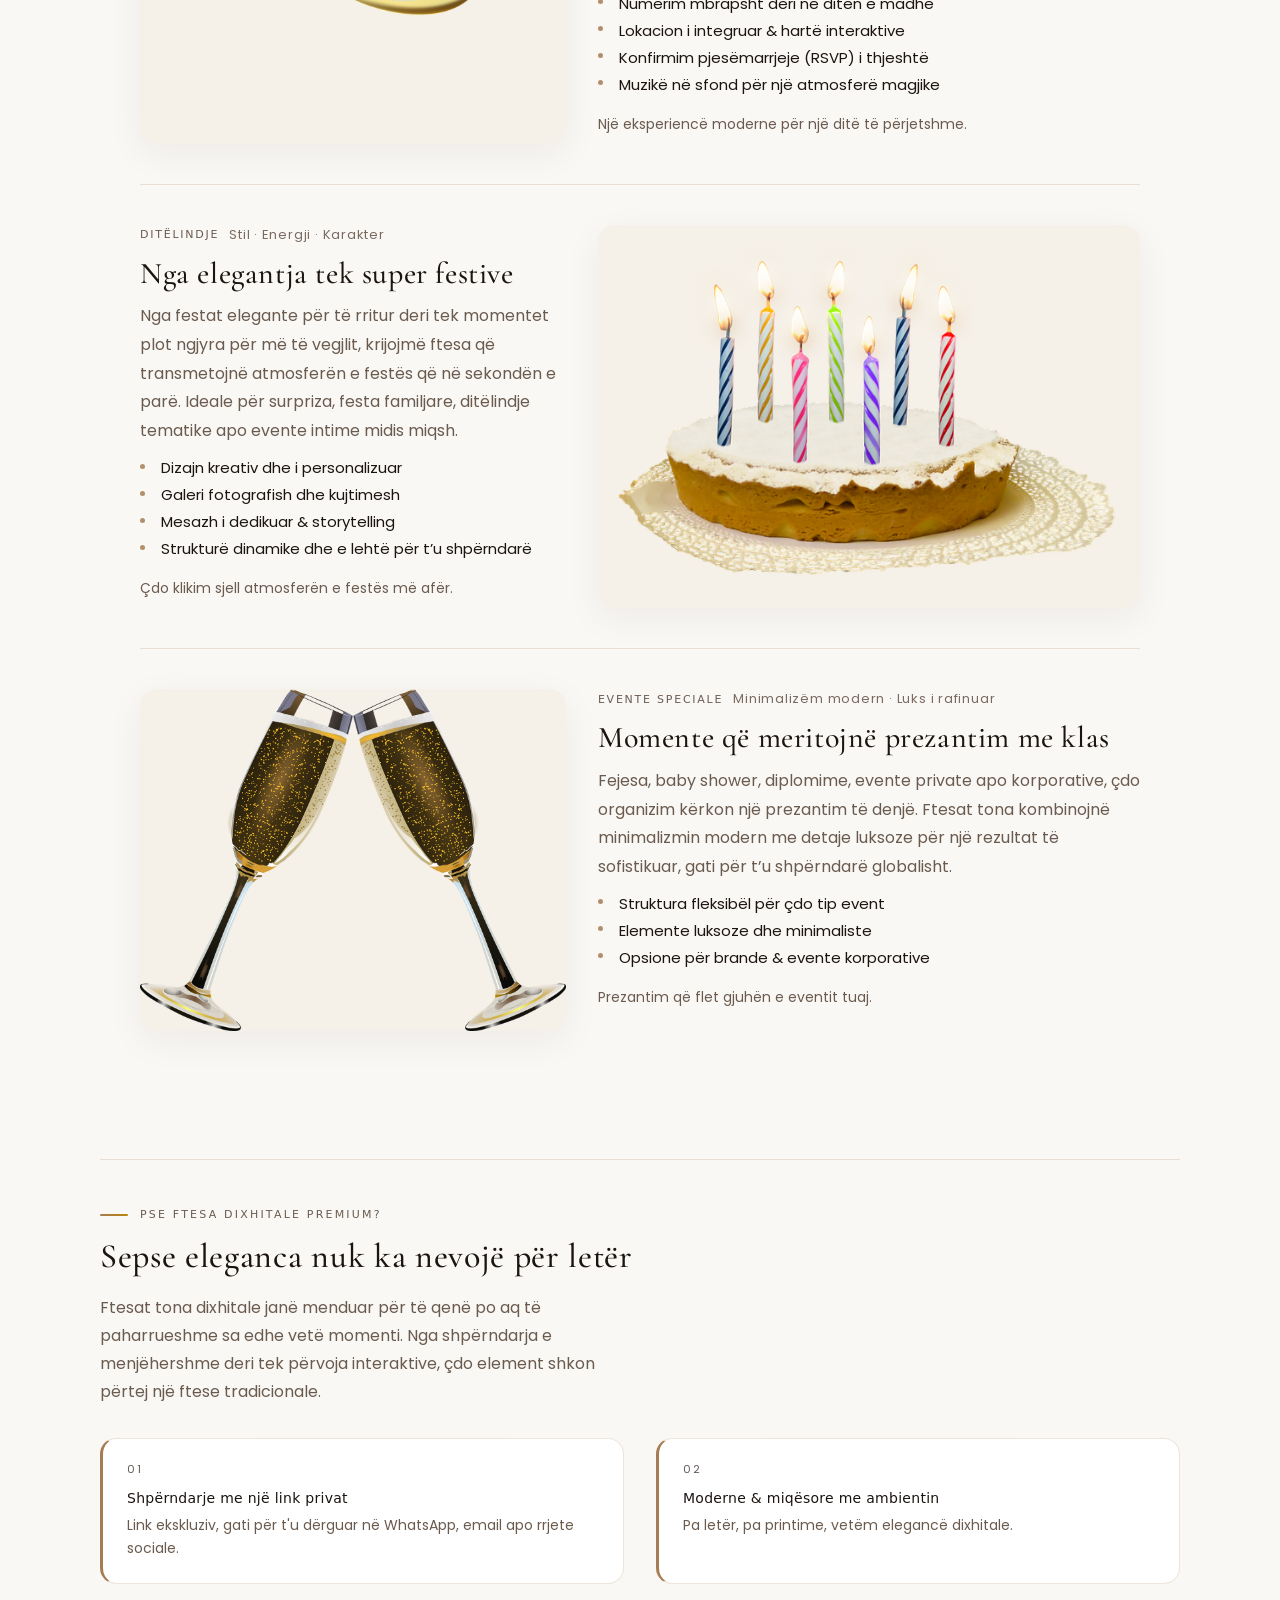
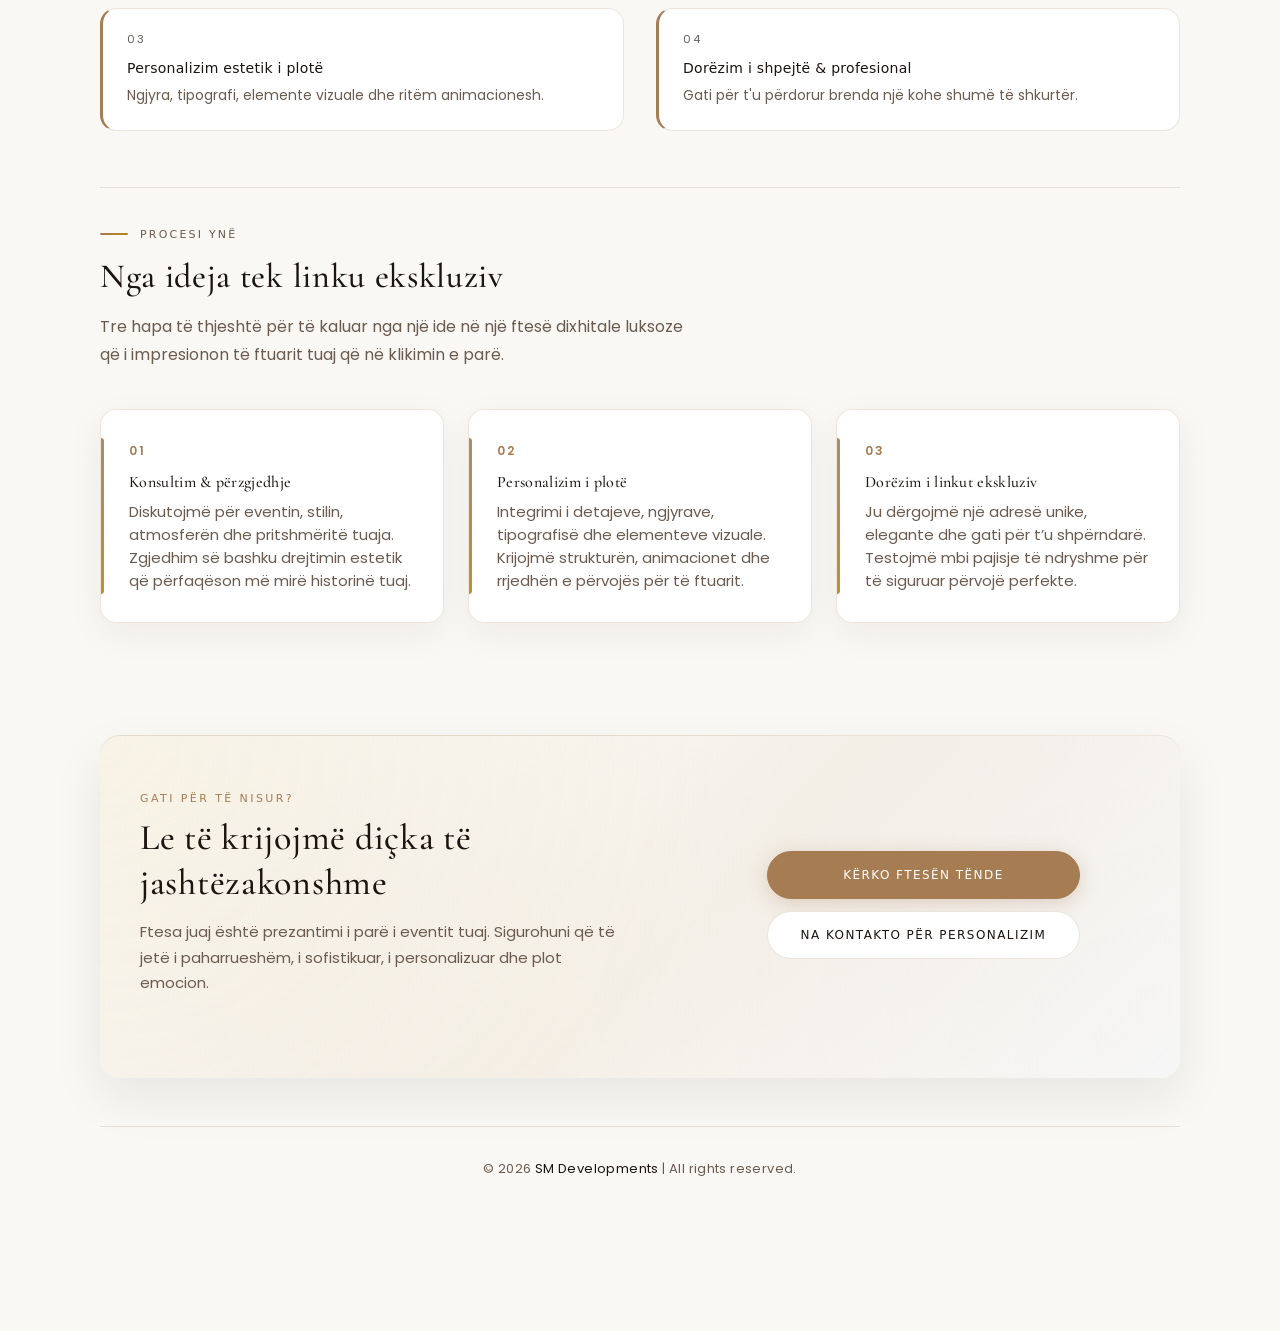
==== commit c36722c3: "fix menu" ====
--- a/index.html
+++ b/index.html
@@ -126,9 +126,29 @@
       <button class="nav-toggle" aria-label="Hap menunë" aria-expanded="false">
         <span class="nav-toggle-line"></span>
         <span class="nav-toggle-line"></span>
+        <span class="nav-toggle-line"></span>
       </button>
     </div>
   </header>
+
+  <!-- Mobile menu: backdrop + slide-in panel -->
+  <div id="mobile-nav-overlay" class="mobile-nav-overlay" aria-hidden="true">
+    <div class="mobile-nav-backdrop" aria-hidden="true"></div>
+    <div class="mobile-nav-drawer">
+      <div class="mobile-nav-header">
+        <span class="mobile-nav-title">Menu</span>
+        <button type="button" class="mobile-nav-close" aria-label="Mbyll menunë">
+          <span aria-hidden="true">&times;</span>
+        </button>
+      </div>
+      <nav class="mobile-nav-links" aria-label="Menuja kryesore">
+        <a href="#hero">Home</a>
+        <a href="#kategori">Evente</a>
+        <a href="#procesi">Proçesi</a>
+        <a href="#kontakt">Porosit ftesën tënde</a>
+      </nav>
+    </div>
+  </div>
 
   <main>
     <!-- HERO -->
--- a/style.css
+++ b/style.css
@@ -330,29 +330,125 @@
     display: inline-flex;
   }
 
-  .nav-links {
+  /* Hide desktop nav on mobile; menu is in #mobile-nav-overlay */
+  .nav .nav-links {
+    display: none !important;
+  }
+
+  /* Backdrop + drawer so it reads as a real menu */
+  .mobile-nav-overlay {
+    display: none;
+    position: fixed;
+    inset: 0;
+    z-index: 10001;
+    pointer-events: none;
+  }
+
+  body.menu-open .mobile-nav-overlay {
+    display: block;
+    pointer-events: auto;
+  }
+
+  .mobile-nav-backdrop {
     position: absolute;
+    inset: 0;
+    background: rgba(28, 20, 16, 0.45);
+    opacity: 0;
+    transition: opacity 0.25s ease;
+  }
+
+  body.menu-open .mobile-nav-backdrop {
+    opacity: 1;
+  }
+
+  .mobile-nav-drawer {
+    position: absolute;
+    top: 0;
     right: 0;
-    top: calc(100% + 12px);
+    bottom: 0;
+    width: min(300px, 85vw);
+    background: #fff;
+    box-shadow: -8px 0 32px rgba(0, 0, 0, 0.12);
+    display: flex;
     flex-direction: column;
-    align-items: flex-end;
-    gap: 4px;
-    padding: 8px 0;
-    border-radius: 0;
+    transform: translateX(100%);
+    transition: transform 0.28s ease;
+  }
+
+  body.menu-open .mobile-nav-drawer {
+    transform: translateX(0);
+  }
+
+  .mobile-nav-header {
+    display: flex;
+    align-items: center;
+    justify-content: space-between;
+    padding: 16px 20px;
+    border-bottom: 1px solid var(--border-soft);
+    background: var(--bg-elevated);
+    border-left: 3px solid var(--accent);
+  }
+
+  .mobile-nav-title {
+    font-size: 11px;
+    font-weight: 600;
+    letter-spacing: 0.2em;
+    text-transform: uppercase;
+    color: var(--text-muted);
+  }
+
+  .mobile-nav-close {
+    width: 40px;
+    height: 40px;
+    display: flex;
+    align-items: center;
+    justify-content: center;
+    border: none;
     background: transparent;
-    border: none;
-    box-shadow: none;
+    color: var(--text-main);
+    font-size: 24px;
+    line-height: 1;
+    cursor: pointer;
+    border-radius: var(--radius-md);
+    transition: background var(--transition-fast), color var(--transition-fast);
+  }
+
+  .mobile-nav-close:hover {
+    background: var(--border-soft);
+    color: var(--accent);
+  }
+
+  .mobile-nav-links {
+    display: flex;
+    flex-direction: column;
+    align-items: stretch;
+    gap: 0;
+    padding: 12px 0;
+    flex: 1;
+    overflow-y: auto;
+  }
+
+  .mobile-nav-links a {
+    display: block;
+    padding: 16px 24px;
+    font-size: 14px;
+    letter-spacing: 0.12em;
+    text-transform: uppercase;
+    text-align: left;
+    color: var(--text-main);
+    text-decoration: none;
     border-bottom: 1px solid var(--border-soft);
-    display: none;
-    z-index: 50;
-  }
-
-  .nav-links .nav-order {
-    display: block;
-  }
-
-  .nav.nav-open .nav-links {
-    display: flex;
+    transition: background var(--transition-fast), color var(--transition-fast);
+  }
+
+  .mobile-nav-links a:last-child {
+    border-bottom: none;
+  }
+
+  .mobile-nav-links a:hover,
+  .mobile-nav-links a:focus {
+    background: var(--accent-soft);
+    color: var(--accent);
   }
 }
 
